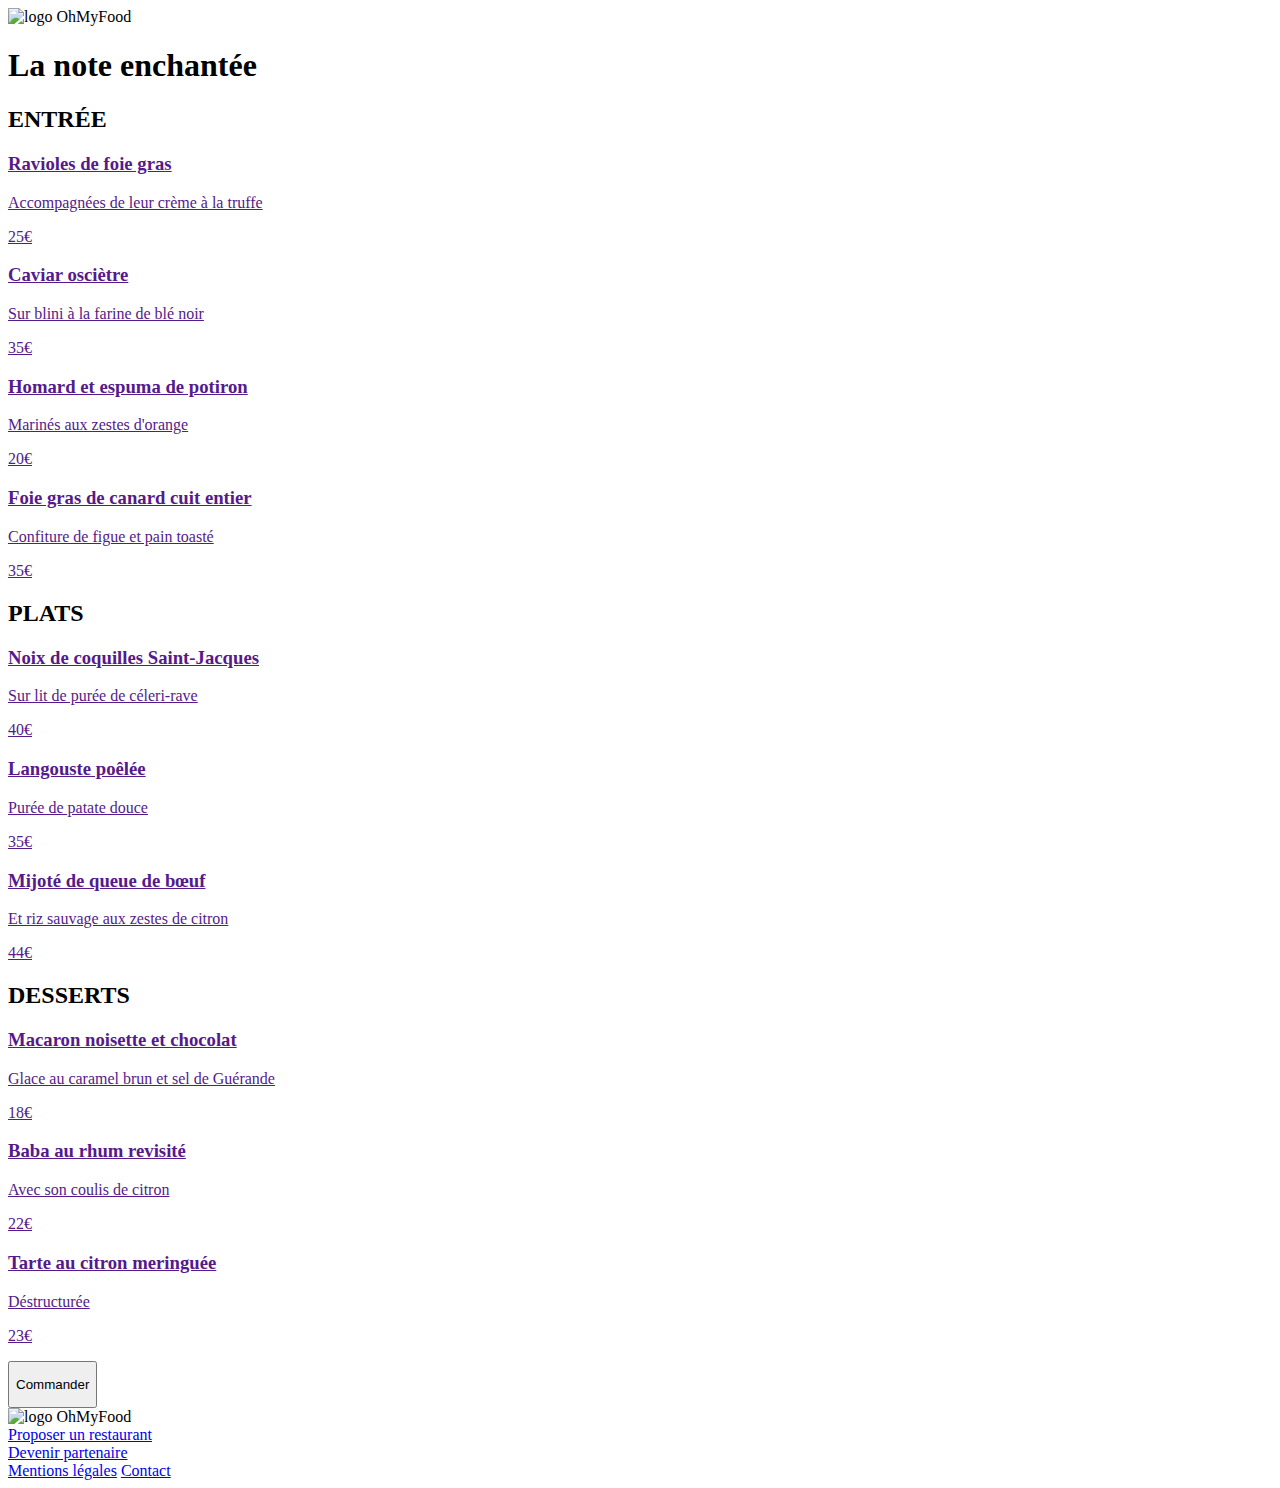
==== Restaurants/menuEnchantee.html @ 97427e6c "Première modification des noms des classes" ====
<!DOCTYPE html>
<html lang="fr">

    <head>
        <meta charset="UTF-8">
        <meta name="viewport" content="width=device-width, initial-scale=1.0">
        <title>OhMyFood Menu La note enchantée</title>
        <link rel="stylesheet" href="https://cdnjs.cloudflare.com/ajax/libs/font-awesome/6.2.1/css/all.min.css"
        integrity="sha512-MV7K8+y+gLIBoVD59lQIYicR65iaqukzvf/nwasF0nqhPay5w/9lJmVM2hMDcnK1OnMGCdVK+iQrJ7lzPJQd1w=="
        crossorigin="anonymous" referrerpolicy="no-referrer" >
        <link rel="stylesheet" href="../Fichiers scss-css/style.css"/>
        <link rel="stylesheet" href="../Fichiers scss-css/stylePalette.scss"/>
    </head>

<body>
    <header>
        <i class="fa-solid fa-arrow-left"></i>
        <img class="header__img" src="../Images+et+textes+Ohmyfood/Images et textes Ohmyfood/images/logo/ohmyfood.png" alt="logo OhMyFood">
    </header>
    <main>
        <div>
            <h1>La note enchantée</h1>
            <i class="fa-regular fa-heart"></i>
        </div>
        <section>
            <h2>ENTRÉE</h2>
                <a href="">
                    <article>
                        <h3>Ravioles de foie gras</h3>
                        <p>Accompagnées de leur crème à la truffe</p>
                        <p>25<span class="euro">€</span></p>
                    </article>
                </a>
                <a href="">
                    <article>
                        <h3>Caviar osciètre</h3>
                        <p>Sur blini à la farine de blé noir</p>
                        <p>35<span class="euro">€</span></p>
                    </article>
                </a>
                <a href="">
                    <article>
                        <h3>Homard et espuma de potiron</h3>
                        <p>Marinés aux zestes d'orange</p>
                        <p>20<span class="euro">€</span></p>
                    </article>
                </a>
                <a href="">
                    <article>
                        <h3>Foie gras de canard cuit entier</h3>
                        <p>Confiture de figue et pain toasté</p>
                        <p>35<span class="euro">€</span></p>
                    </article>
                </a>
        </section>
        <section>
            <h2>PLATS</h2>
                <a href="">
                    <article>
                        <h3>Noix de coquilles Saint-Jacques</h3>
                        <p>Sur lit de purée de céleri-rave</p>
                        <p>40<span class="euro">€</span></p>
                    </article>
                </a>
                <a href="">
                    <article>
                        <h3>Langouste poêlée</h3>
                        <p>Purée de patate douce</p>
                        <p>35<span class="euro">€</span></p>
                    </article>
                </a>
                <a href="">
                    <article>
                        <h3>Mijoté de queue de bœuf</h3>
                        <p>Et riz sauvage aux zestes de citron</p>
                        <p>44<span class="euro">€</span></p>
                    </article>
                </a>
        </section>
        <section>
            <h2>DESSERTS</h2>
                <a href="">
                    <article>
                        <h3>Macaron noisette et chocolat</h3>
                        <p>Glace au caramel brun et sel de Guérande</p>
                        <p>18<span class="euro">€</span></p>
                    </article>
                </a>
                <a href="">
                    <article>
                        <h3>Baba au rhum revisité</h3>
                        <p>Avec son coulis de citron</p>
                        <p>22<span class="euro">€</span></p>
                    </article>
                </a>
                <a href="">
                    <article>
                        <h3>Tarte au citron meringuée</h3>
                        <p>Déstructurée</p>
                        <p>23<span class="euro">€</span></p>
                    </article>
                </a>
        </section>
        <button>
            <p>Commander</p>
        </button>
        
        <footer>
            <img src="../Images+et+textes+Ohmyfood/Images et textes Ohmyfood/images/logo/ohmyfood@2x.svg" alt="logo OhMyFood">
            <div>
                <a href="#">
                    <i class="fa-solid fa-utensils"></i>
                    Proposer un restaurant
                </a>
            </div>
            <div>
                <a href="#">
                    <i class="fa-solid fa-handshake-angle"></i>
                    Devenir partenaire
                </a>
            </div>
            <a href="#">Mentions légales</a>
            <a href="#">Contact</a>
        </footer>
    </main>
</body>
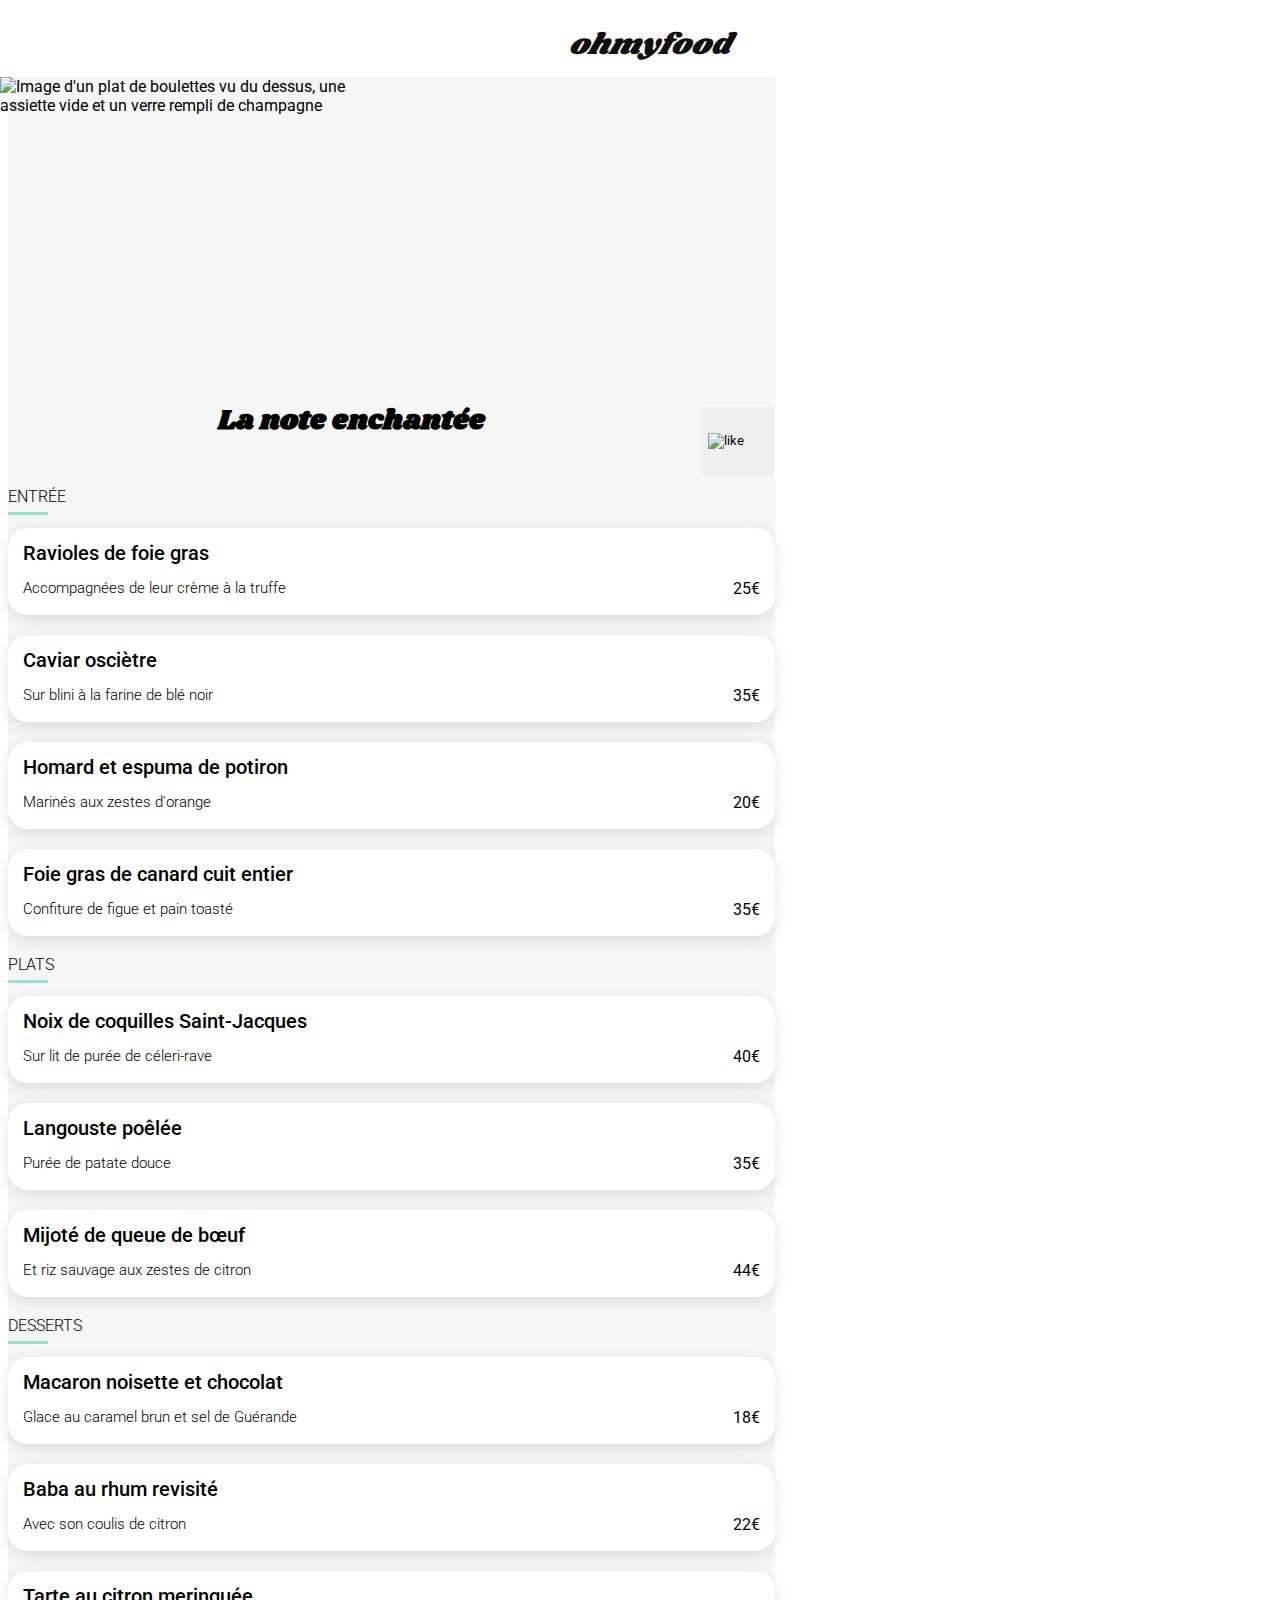
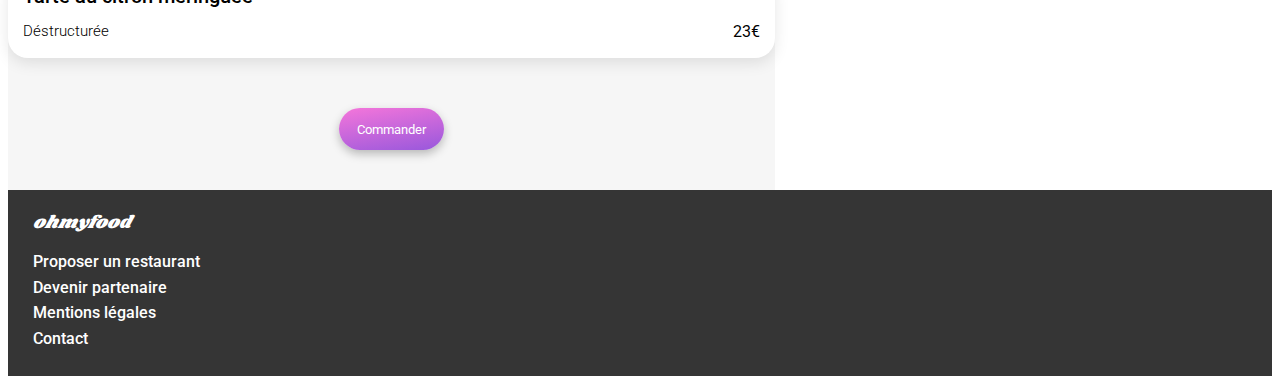
==== commit e5bbfe94: "Deuxième modification des noms des classes et ajout de classes" ====
--- a/Restaurants/menuEnchantee.html
+++ b/Restaurants/menuEnchantee.html
@@ -8,119 +8,170 @@
         <link rel="stylesheet" href="https://cdnjs.cloudflare.com/ajax/libs/font-awesome/6.2.1/css/all.min.css"
         integrity="sha512-MV7K8+y+gLIBoVD59lQIYicR65iaqukzvf/nwasF0nqhPay5w/9lJmVM2hMDcnK1OnMGCdVK+iQrJ7lzPJQd1w=="
         crossorigin="anonymous" referrerpolicy="no-referrer" >
-        <link rel="stylesheet" href="../Fichiers scss-css/style.css"/>
-        <link rel="stylesheet" href="../Fichiers scss-css/stylePalette.scss"/>
+        <link href="https://fonts.googleapis.com/css2?family=Roboto:wght@300;500;700&family=Shrikhand&display=swap" rel="stylesheet">
+        <link rel="stylesheet" href="../styles/style.css"/>
+        <link rel="stylesheet" href="../styles/styleMenus.css"/>
     </head>
 
 <body>
     <header>
-        <i class="fa-solid fa-arrow-left"></i>
-        <img class="header__img" src="../Images+et+textes+Ohmyfood/Images et textes Ohmyfood/images/logo/ohmyfood.png" alt="logo OhMyFood">
+        <div class="header__elements">
+            <a href="../index.html">
+                <i class="fa-solid fa-arrow-left"></i>
+            </a>
+            <p class="header__logo">ohmyfood</p>
+        </div>
+        <img class="main__image" src="../images/image2.png" alt="Image d'un plat de boulettes vu du dessus, une assiette vide et un verre rempli de champagne">
     </header>
-    <main>
-        <div>
-            <h1>La note enchantée</h1>
-            <i class="fa-regular fa-heart"></i>
+        
+    <main class="main-container menus__main">
+        <div class="title__icone--styles">
+            <h1 class="titleH1--styles">La note enchantée</h1>
+            <button class="main__heart">
+                <img class="main__heart--styles" src="../images/heart.png" alt="like">
+            </button>
         </div>
         <section>
-            <h2>ENTRÉE</h2>
+            <h2 class="menusH2--styles">ENTRÉE</h2>
                 <a href="">
-                    <article>
-                        <h3>Ravioles de foie gras</h3>
-                        <p>Accompagnées de leur crème à la truffe</p>
-                        <p>25<span class="euro">€</span></p>
+                    <article class="menusCard--styles">
+                        <div class="menusCard__content--styles">
+                            <h3 class="menusCard__h3--styles">Ravioles de foie gras</h3>
+                            <div class="menusCard__price--styles">
+                                <p class="menusCard__p--styles">Accompagnées de leur crème à la truffe</p>
+                                <p>25<span class="euro">€</span></p>
+                            </div>
+                        </div>
                     </article>
                 </a>
                 <a href="">
-                    <article>
-                        <h3>Caviar osciètre</h3>
-                        <p>Sur blini à la farine de blé noir</p>
-                        <p>35<span class="euro">€</span></p>
+                    <article class="menusCard--styles">
+                        <div class="menusCard__content--styles">
+                            <h3 class="menusCard__h3--styles">Caviar osciètre</h3>
+                            <div class="menusCard__price--styles">
+                                <p class="menusCard__p--styles">Sur blini à la farine de blé noir</p>
+                                <p>35<span class="euro">€</span></p>
+                            </div>
+                        </div>
                     </article>
                 </a>
                 <a href="">
-                    <article>
-                        <h3>Homard et espuma de potiron</h3>
-                        <p>Marinés aux zestes d'orange</p>
-                        <p>20<span class="euro">€</span></p>
+                    <article class="menusCard--styles">
+                        <div class="menusCard__content--styles">
+                            <h3 class="menusCard__h3--styles">Homard et espuma de potiron</h3>
+                            <div class="menusCard__price--styles">
+                                <p class="menusCard__p--styles">Marinés aux zestes d'orange</p>
+                                <p>20<span class="euro">€</span></p>
+                            </div>
+                        </div>
                     </article>
                 </a>
                 <a href="">
-                    <article>
-                        <h3>Foie gras de canard cuit entier</h3>
-                        <p>Confiture de figue et pain toasté</p>
-                        <p>35<span class="euro">€</span></p>
+                    <article class="menusCard--styles">
+                        <div class="menusCard__content--styles">
+                            <h3 class="menusCard__h3--styles">Foie gras de canard cuit entier</h3>
+                            <div class="menusCard__price--styles">
+                                <p class="menusCard__p--styles">Confiture de figue et pain toasté</p>
+                                <p>35<span class="euro">€</span></p>
+                            </div>
+                        </div>
                     </article>
                 </a>
         </section>
         <section>
-            <h2>PLATS</h2>
+            <h2 class="menusH2--styles">PLATS</h2>
                 <a href="">
-                    <article>
-                        <h3>Noix de coquilles Saint-Jacques</h3>
-                        <p>Sur lit de purée de céleri-rave</p>
-                        <p>40<span class="euro">€</span></p>
+                    <article class="menusCard--styles">
+                        <div class="menusCard__content--styles">
+                            <h3 class="menusCard__h3--styles">Noix de coquilles Saint-Jacques</h3>
+                            <div class="menusCard__price--styles">
+                                <p class="menusCard__p--styles">Sur lit de purée de céleri-rave</p>
+                                <p>40<span class="euro">€</span></p>
+                            </div>
+                        </div>
                     </article>
                 </a>
                 <a href="">
-                    <article>
-                        <h3>Langouste poêlée</h3>
-                        <p>Purée de patate douce</p>
-                        <p>35<span class="euro">€</span></p>
+                    <article class="menusCard--styles">
+                        <div class="menusCard__content--styles">
+                            <h3 class="menusCard__h3--styles">Langouste poêlée</h3>
+                            <div class="menusCard__price--styles">
+                                <p class="menusCard__p--styles">Purée de patate douce</p>
+                                <p>35<span class="euro">€</span></p>
+                            </div>
+                        </div>
                     </article>
                 </a>
                 <a href="">
-                    <article>
-                        <h3>Mijoté de queue de bœuf</h3>
-                        <p>Et riz sauvage aux zestes de citron</p>
-                        <p>44<span class="euro">€</span></p>
+                    <article class="menusCard--styles">
+                        <div class="menusCard__content--styles">
+                            <h3 class="menusCard__h3--styles">Mijoté de queue de bœuf</h3>
+                            <div class="menusCard__price--styles">
+                                <p class="menusCard__p--styles">Et riz sauvage aux zestes de citron</p>
+                                <p>44<span class="euro">€</span></p>
+                            </div>
+                        </div>
                     </article>
                 </a>
         </section>
         <section>
-            <h2>DESSERTS</h2>
+            <h2 class="menusH2--styles">DESSERTS</h2>
                 <a href="">
-                    <article>
-                        <h3>Macaron noisette et chocolat</h3>
-                        <p>Glace au caramel brun et sel de Guérande</p>
-                        <p>18<span class="euro">€</span></p>
+                    <article class="menusCard--styles">
+                        <div class="menusCard__content--styles">
+                            <h3 class="menusCard__h3--styles">Macaron noisette et chocolat</h3>
+                            <div class="menusCard__price--styles">
+                            <p class="menusCard__p--styles">Glace au caramel brun et sel de Guérande</p>
+                            <p>18<span class="euro">€</span></p>
+                            </div>
+                        </div>
                     </article>
                 </a>
                 <a href="">
-                    <article>
-                        <h3>Baba au rhum revisité</h3>
-                        <p>Avec son coulis de citron</p>
-                        <p>22<span class="euro">€</span></p>
+                    <article class="menusCard--styles">
+                        <div class="menusCard__content--styles">
+                            <h3 class="menusCard__h3--styles">Baba au rhum revisité</h3>
+                            <div class="menusCard__price--styles">
+                                <p class="menusCard__p--styles">Avec son coulis de citron</p>
+                                <p>22<span class="euro">€</span></p>
+                            </div>
+                        </div>
                     </article>
                 </a>
                 <a href="">
-                    <article>
-                        <h3>Tarte au citron meringuée</h3>
-                        <p>Déstructurée</p>
-                        <p>23<span class="euro">€</span></p>
+                    <article class="menusCard--styles">
+                        <div class="menusCard__content--styles">
+                            <h3 class="menusCard__h3--styles">Tarte au citron meringuée</h3>
+                            <div class="menusCard__price--styles">
+                                <p class="menusCard__p--styles">Déstructurée</p>
+                                <p>23<span class="euro">€</span></p>
+                            </div>
+                        </div>
                     </article>
                 </a>
         </section>
-        <button>
+        <button class="btn btn--styles">
             <p>Commander</p>
         </button>
-        
-        <footer>
-            <img src="../Images+et+textes+Ohmyfood/Images et textes Ohmyfood/images/logo/ohmyfood@2x.svg" alt="logo OhMyFood">
-            <div>
-                <a href="#">
-                    <i class="fa-solid fa-utensils"></i>
-                    Proposer un restaurant
-                </a>
-            </div>
-            <div>
-                <a href="#">
-                    <i class="fa-solid fa-handshake-angle"></i>
-                    Devenir partenaire
-                </a>
-            </div>
-            <a href="#">Mentions légales</a>
-            <a href="#">Contact</a>
-        </footer>
     </main>
+
+    <footer class="foot">
+        <p class="footer__logo">ohmyfood</p>
+        <div class="foot__link">
+            <a href="#">
+                <i class="fa-solid fa-utensils"></i>
+                Proposer un restaurant
+            </a>
+        </div>
+        <div class="foot__link">
+            <a href="#">
+                <i class="fa-solid fa-handshake-angle"></i>
+                Devenir partenaire
+            </a>
+        </div>
+        <div class="foot__link--column">
+            <a class="foot__link" href="#">Mentions légales</a>
+            <a class="foot__link" href="#">Contact</a>
+        </div>
+    </footer>
 </body>--- a/styles/style.css
+++ b/styles/style.css
@@ -0,0 +1,230 @@
+@charset "UTF-8";
+* {
+  font-family: Roboto;
+}
+
+.header__logo {
+  margin: auto;
+  margin-top: 15px;
+  width: 162px;
+  font-family: Shrikhand;
+  font-size: 30px;
+  font-style: italic;
+  height: 44px;
+  color: #101010;
+  padding-bottom: 10px;
+}
+
+.header__p {
+  background-color: #eaeaea;
+  display: flex;
+  align-items: center;
+  flex-direction: row;
+  justify-content: center;
+  margin-top: 15px;
+  color: #353535;
+  line-height: 18.75px;
+}
+.header__p--box {
+  box-shadow: 0px 4px 4px 0px rgba(0, 0, 0, 0.2509803922);
+}
+
+.main-container {
+  text-align: center;
+  width: 100%;
+  min-width: 345px;
+  max-width: 767px;
+  background-color: #f6f6f6;
+}
+
+.fa-location-dot {
+  padding: 0 15px;
+}
+
+.presentation {
+  background-color: #f6f6f6;
+  padding: 40px 0 57px 0;
+}
+.presentation__p--styles {
+  font-family: "Roboto, sans sérif";
+  font-size: 18px;
+  font-weight: 300;
+  line-height: 21.09px;
+  text-align: center;
+  color: #353535;
+  height: 46px;
+  padding-left: 8px;
+  margin: auto;
+}
+
+.fa-location-dot,
+.fa-list-ul {
+  color: #353535;
+}
+
+.fa-store {
+  color: #9356DC;
+}
+
+h1 {
+  font-size: 28px;
+  display: flex;
+  justify-content: space-between;
+  font-weight: 700;
+  line-height: 28px;
+  width: 275px;
+  height: 68px;
+  margin: auto;
+}
+
+.titleH2--styles {
+  text-align: left;
+  margin-left: 20px;
+}
+
+.btn {
+  /* Button Gradient */
+  background: linear-gradient(350deg, #9356DC -5.2%, #FF79DA 110.74%);
+  /* Shadow/Button */
+  box-shadow: 0px 4px 10px rgba(0, 0, 0, 0.25);
+  border-radius: 25px;
+  padding: 0 18px;
+  color: white;
+  border: none;
+  margin-top: 30px;
+}
+
+.li__content {
+  display: flex;
+  align-items: center;
+  text-align: left;
+  box-shadow: 0px 4px 15px 0px rgba(0, 0, 0, 0.1490196078);
+  background: #f6f6f6;
+  border-radius: 20px;
+  width: 322.49px;
+  height: 72.38px;
+}
+.li__content--styles {
+  font-size: 16px;
+  font-weight: 500;
+  line-height: 18.75px;
+}
+.li__content--circle {
+  border-radius: 25px;
+  height: 24px;
+  width: 24px;
+  background-color: #9356DC;
+  color: white;
+  font-weight: 500;
+  padding: 8px;
+  display: grid;
+  place-items: center;
+}
+
+.fa-mobile-screen-button,
+.fa-list-ul,
+.fa-store {
+  padding: 0 25px;
+}
+
+a {
+  color: inherit;
+  text-decoration: none;
+}
+
+.restaurantCard {
+  box-shadow: 0px 4px 15px 0px rgba(0, 0, 0, 0.1019607843);
+  margin-bottom: 20px;
+}
+
+.restaurantCard__top {
+  position: relative;
+}
+
+.restaurantCard__image {
+  width: 100%;
+  height: 195px;
+  -o-object-fit: cover;
+     object-fit: cover;
+  border-radius: 20px 20px 0 0;
+}
+
+.restaurantCard__tag {
+  position: absolute;
+  top: 0;
+  right: 7px;
+  color: #008766;
+  background-color: #99E2D0;
+  padding: 5px 10px;
+  z-index: 1;
+  margin: 15px;
+}
+
+.restaurantCard__bottom {
+  text-align: left;
+  padding-left: 15px;
+}
+.restaurantCard__bottom--styles {
+  display: flex;
+  align-items: center;
+  justify-content: space-between;
+  font-size: 17px;
+  line-height: 20.5px;
+  text-align: left;
+  padding-left: 13px;
+}
+
+.restaurantCard__title {
+  font-weight: 700;
+  margin-bottom: 0;
+  padding-bottom: 10px;
+}
+
+.restaurantCard__place {
+  font-weight: 300;
+  margin: 0;
+}
+
+.main__heart {
+  border: none;
+}
+
+.main__heart--styles {
+  width: 22px;
+  height: 21px;
+  text-align: end;
+  padding-right: 25px;
+}
+
+.footer__logo {
+  font-family: Shrikhand;
+  font-size: 18px;
+  font-style: italic;
+  font-weight: 400;
+  line-height: 26.24px;
+  text-align: left;
+  width: 137.58px;
+  height: 27px;
+  color: #FFFFFF;
+  padding-top: 20px;
+  padding-bottom: 16px;
+  margin: 0;
+}
+
+.foot {
+  background-color: #353535;
+  color: #FFFFFF;
+  padding-left: 25px;
+  padding-bottom: 20px;
+}
+.foot__link {
+  font-size: 16px;
+  font-weight: 500;
+  line-height: 18.75px;
+  padding-bottom: 7px;
+}
+.foot__link--column {
+  display: flex;
+  justify-content: center;
+  flex-direction: column;
+}/*# sourceMappingURL=style.css.map */--- a/styles/styleMenus.css
+++ b/styles/styleMenus.css
@@ -0,0 +1,80 @@
+* {
+  font-family: Roboto;
+}
+
+.fa-arrow-left {
+  margin: 20px 0 20px 20px;
+}
+
+.header__elements {
+  display: flex;
+  justify-content: space-between;
+}
+
+.menus__main {
+  padding-top: 300px;
+}
+
+.titleH1--styles {
+  font-family: Shrikhand;
+}
+
+.main__image {
+  width: 375px;
+  height: 275px;
+  position: absolute;
+  left: 0;
+}
+
+.title__icone--styles {
+  display: flex;
+  margin-top: 30px;
+  text-align: left;
+}
+
+.menusH2--styles {
+  font-size: 16px;
+  font-weight: 300;
+  line-height: 18.75px;
+  text-align: left;
+  border-bottom: 3px solid #99E2D0;
+  width: 40px;
+  padding-bottom: 5px;
+}
+
+.menusCard--styles {
+  box-shadow: 0px 4.01px 15.04px 0px rgba(0, 0, 0, 0.1019607843);
+  background-color: #FFFFFF;
+  margin-bottom: 20px;
+  border-radius: 20px;
+}
+
+.menusCard__h3--styles {
+  font-size: 20px;
+  font-weight: 500;
+  margin: 0;
+}
+
+.menusCard__p--styles {
+  font-size: 15px;
+  font-weight: 300;
+  display: flex;
+  justify-content: space-between;
+}
+
+.menusCard__price--styles {
+  display: flex;
+  justify-content: space-between;
+  padding-right: 15px;
+}
+
+.menusCard__content--styles {
+  line-height: 20px;
+  text-align: left;
+  padding-left: 15px;
+  padding-top: 15px;
+}
+
+.btn--styles {
+  margin-bottom: 40px;
+}/*# sourceMappingURL=styleMenus.css.map */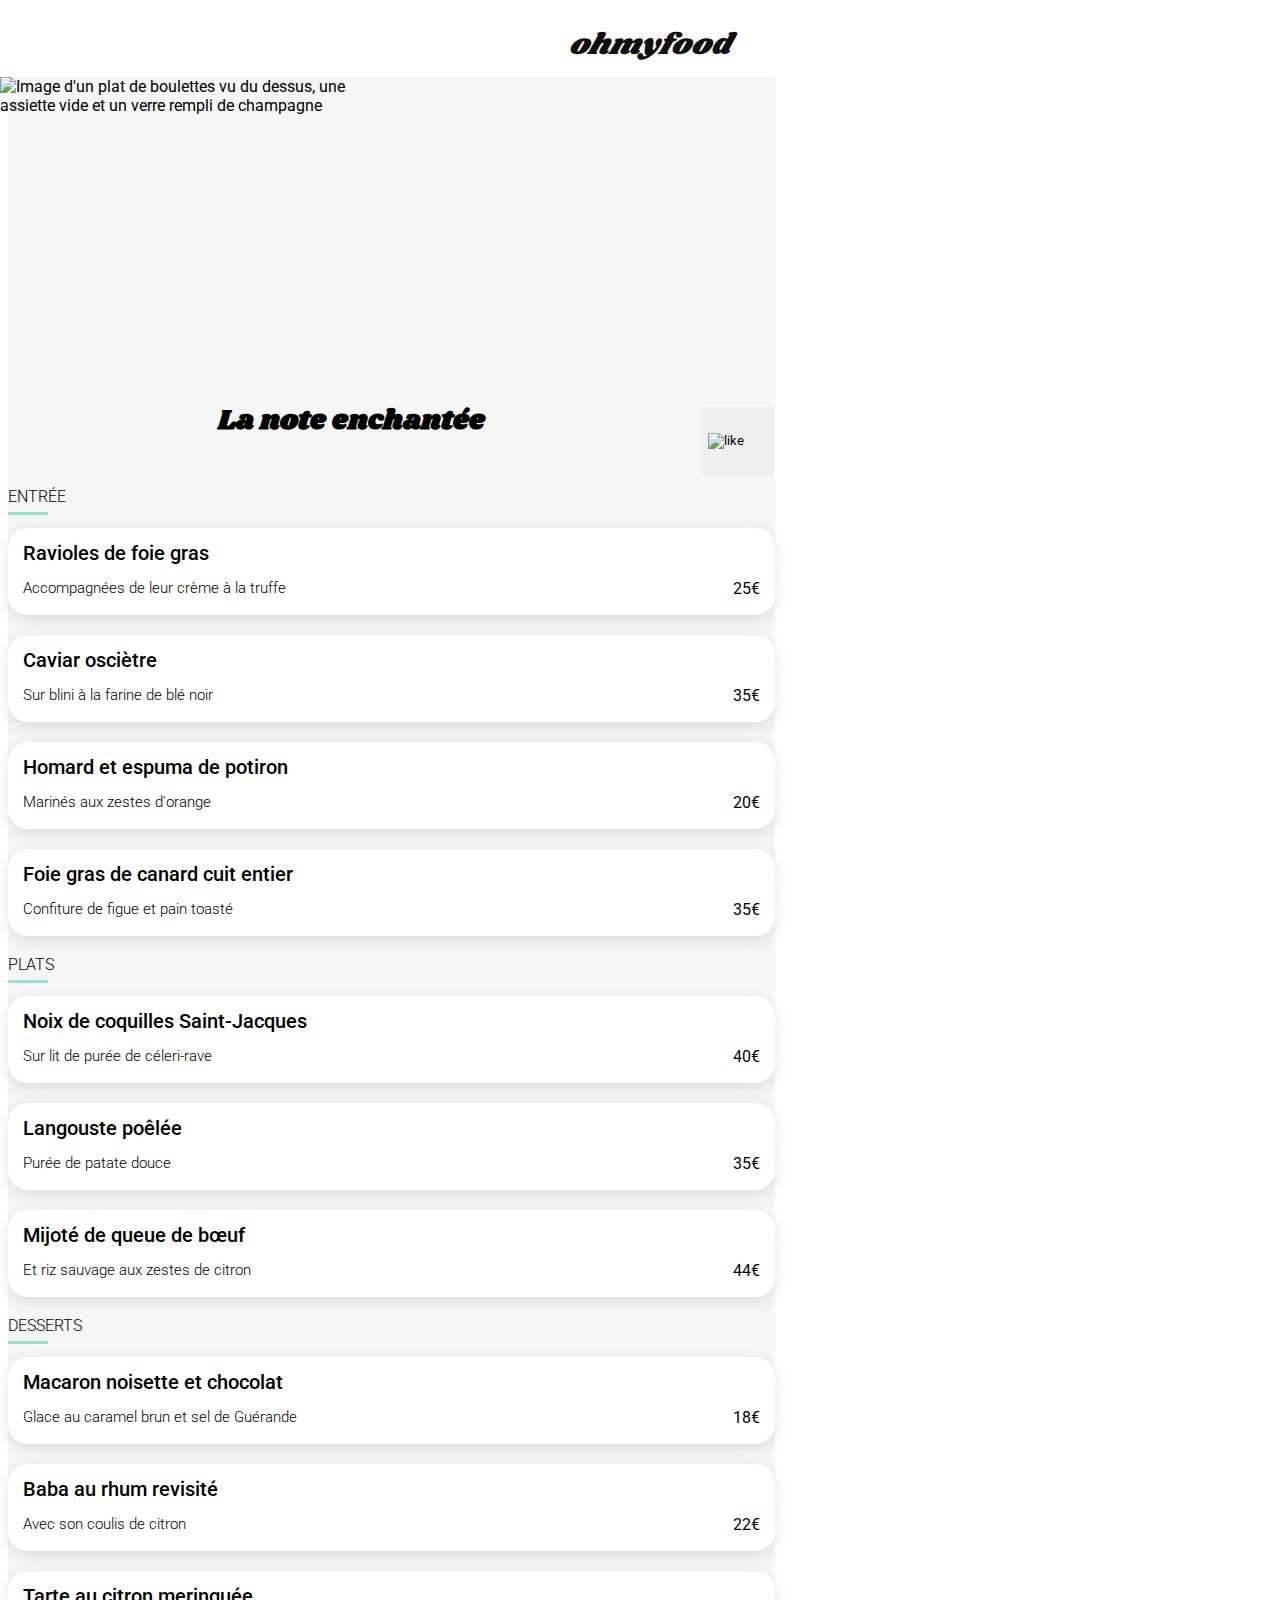
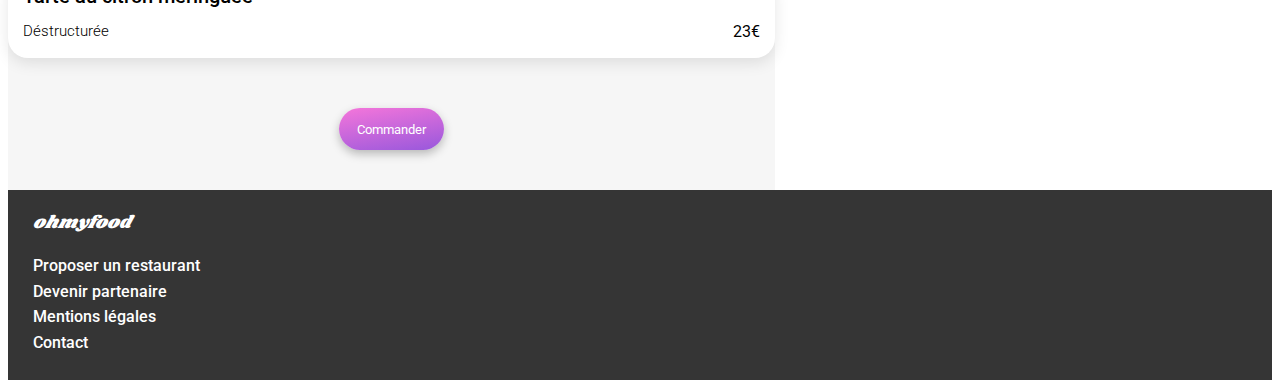
==== commit e199222b: "Réorganisation de mon code SCSS en plusieurs petits fichiers" ====
--- a/Restaurants/menuEnchantee.html
+++ b/Restaurants/menuEnchantee.html
@@ -155,23 +155,25 @@
         </button>
     </main>
 
-    <footer class="foot">
-        <p class="footer__logo">ohmyfood</p>
-        <div class="foot__link">
-            <a href="#">
-                <i class="fa-solid fa-utensils"></i>
-                Proposer un restaurant
-            </a>
-        </div>
-        <div class="foot__link">
-            <a href="#">
-                <i class="fa-solid fa-handshake-angle"></i>
-                Devenir partenaire
-            </a>
-        </div>
-        <div class="foot__link--column">
-            <a class="foot__link" href="#">Mentions légales</a>
-            <a class="foot__link" href="#">Contact</a>
-        </div>
+    <footer class="footer">
+        <nav>
+            <p class="footer__logo">ohmyfood</p>
+            <div class="footer__link">
+                <a href="#">
+                    <i class="fa-solid fa-utensils"></i>
+                    Proposer un restaurant
+                </a>
+            </div>
+            <div class="footer__link">
+                <a href="#">
+                    <i class="fa-solid fa-handshake-angle"></i>
+                    Devenir partenaire
+                </a>
+            </div>
+            <div class="footer__link--column">
+                <a class="footer__link" href="#">Mentions légales</a>
+                <a class="footer__link" href="#">Contact</a>
+            </div>
+        </nav>
     </footer>
 </body>--- a/styles/style.css
+++ b/styles/style.css
@@ -1,6 +1,14 @@
-@charset "UTF-8";
-* {
-  font-family: Roboto;
+.btn {
+  background: linear-gradient(350deg, #9356DC -5.2%, #FF79DA 110.74%);
+  box-shadow: 0px 4px 10px rgba(0, 0, 0, 0.25);
+  border-radius: 25px;
+  padding: 0 18px;
+  color: white;
+  border: none;
+  margin-top: 30px;
+}
+.btn--styles {
+  margin-bottom: 40px;
 }
 
 .header__logo {
@@ -15,20 +23,6 @@
   padding-bottom: 10px;
 }
 
-.header__p {
-  background-color: #eaeaea;
-  display: flex;
-  align-items: center;
-  flex-direction: row;
-  justify-content: center;
-  margin-top: 15px;
-  color: #353535;
-  line-height: 18.75px;
-}
-.header__p--box {
-  box-shadow: 0px 4px 4px 0px rgba(0, 0, 0, 0.2509803922);
-}
-
 .main-container {
   text-align: center;
   width: 100%;
@@ -37,35 +31,6 @@
   background-color: #f6f6f6;
 }
 
-.fa-location-dot {
-  padding: 0 15px;
-}
-
-.presentation {
-  background-color: #f6f6f6;
-  padding: 40px 0 57px 0;
-}
-.presentation__p--styles {
-  font-family: "Roboto, sans sérif";
-  font-size: 18px;
-  font-weight: 300;
-  line-height: 21.09px;
-  text-align: center;
-  color: #353535;
-  height: 46px;
-  padding-left: 8px;
-  margin: auto;
-}
-
-.fa-location-dot,
-.fa-list-ul {
-  color: #353535;
-}
-
-.fa-store {
-  color: #9356DC;
-}
-
 h1 {
   font-size: 28px;
   display: flex;
@@ -77,39 +42,93 @@
   margin: auto;
 }
 
-.titleH2--styles {
-  text-align: left;
-  margin-left: 20px;
-}
-
-.btn {
-  /* Button Gradient */
-  background: linear-gradient(350deg, #9356DC -5.2%, #FF79DA 110.74%);
-  /* Shadow/Button */
-  box-shadow: 0px 4px 10px rgba(0, 0, 0, 0.25);
-  border-radius: 25px;
-  padding: 0 18px;
-  color: white;
+.footer {
+  color: #FFFFFF;
+  padding-bottom: 20px;
+  background-color: #353535;
+  padding-left: 25px;
+}
+.footer__link {
+  line-height: 18.75px;
+  font-size: 16px;
+  font-weight: 500;
+  padding-bottom: 7px;
+}
+.footer__link--column {
+  justify-content: center;
+  display: flex;
+  flex-direction: column;
+}
+
+.footer__logo {
+  font-family: Shrikhand;
+  font-size: 18px;
+  font-style: italic;
+  font-weight: 400;
+  line-height: 26.24px;
+  text-align: left;
+  width: 137.58px;
+  height: 27px;
+  padding-top: 20px;
+  padding-bottom: 20px;
+  margin: 0;
+}
+
+.main__heart {
   border: none;
-  margin-top: 30px;
+}
+.main__heart--styles {
+  width: 22px;
+  height: 21px;
+  text-align: end;
+  padding-right: 25px;
+}
+
+a {
+  color: inherit;
+  text-decoration: none;
+}
+
+.header__p {
+  display: flex;
+  align-items: center;
+  justify-content: center;
+  color: #353535;
+  line-height: 18.75px;
+  background-color: #eaeaea;
+  flex-direction: row;
+  margin-top: 15px;
+  box-shadow: 0px 4px 4px 0px rgba(0, 0, 0, 0.2509803922);
+}
+
+.fa-location-dot {
+  padding: 0 15px;
+  color: #353535;
+}
+
+.fa-list-ul {
+  color: #353535;
+}
+
+.fa-store {
+  color: #9356DC;
 }
 
 .li__content {
   display: flex;
   align-items: center;
-  text-align: left;
+  background-color: #f6f6f6;
   box-shadow: 0px 4px 15px 0px rgba(0, 0, 0, 0.1490196078);
-  background: #f6f6f6;
   border-radius: 20px;
-  width: 322.49px;
   height: 72.38px;
+  margin-bottom: 25px;
 }
 .li__content--styles {
+  line-height: 18.75px;
   font-size: 16px;
   font-weight: 500;
-  line-height: 18.75px;
-}
-.li__content--circle {
+}
+.li__content__circle {
   border-radius: 25px;
   height: 24px;
   width: 24px;
@@ -127,20 +146,33 @@
   padding: 0 25px;
 }
 
-a {
-  color: inherit;
-  text-decoration: none;
+.titleH2--styles {
+  text-align: left;
+  margin-left: 20px;
+}
+
+.presentation {
+  background-color: #f6f6f6;
+  padding: 40px 0 57px 0;
+}
+.presentation__p {
+  color: #353535;
+  font-size: 18px;
+  font-weight: 300;
+  line-height: 21.09px;
+  text-align: center;
+  height: 46px;
+  padding-left: 8px;
+  margin: auto;
 }
 
 .restaurantCard {
   box-shadow: 0px 4px 15px 0px rgba(0, 0, 0, 0.1019607843);
   margin-bottom: 20px;
 }
-
 .restaurantCard__top {
   position: relative;
 }
-
 .restaurantCard__image {
   width: 100%;
   height: 195px;
@@ -148,7 +180,6 @@
      object-fit: cover;
   border-radius: 20px 20px 0 0;
 }
-
 .restaurantCard__tag {
   position: absolute;
   top: 0;
@@ -159,10 +190,9 @@
   z-index: 1;
   margin: 15px;
 }
-
 .restaurantCard__bottom {
   text-align: left;
-  padding-left: 15px;
+  padding-left: 13px;
 }
 .restaurantCard__bottom--styles {
   display: flex;
@@ -171,60 +201,79 @@
   font-size: 17px;
   line-height: 20.5px;
   text-align: left;
-  padding-left: 13px;
-}
-
+}
 .restaurantCard__title {
   font-weight: 700;
   margin-bottom: 0;
   padding-bottom: 10px;
 }
-
 .restaurantCard__place {
   font-weight: 300;
   margin: 0;
 }
 
-.main__heart {
-  border: none;
-}
-
-.main__heart--styles {
-  width: 22px;
-  height: 21px;
-  text-align: end;
-  padding-right: 25px;
-}
-
-.footer__logo {
+.fa-arrow-left {
+  margin: 20px 0 20px 20px;
+}
+
+.header__elements {
+  display: flex;
+  justify-content: space-between;
+}
+
+.titleH1--styles {
   font-family: Shrikhand;
-  font-size: 18px;
-  font-style: italic;
-  font-weight: 400;
-  line-height: 26.24px;
-  text-align: left;
-  width: 137.58px;
-  height: 27px;
-  color: #FFFFFF;
-  padding-top: 20px;
-  padding-bottom: 16px;
+}
+
+.menusH2--styles {
+  font-size: 16px;
+  font-weight: 300;
+  line-height: 18.75px;
+  text-align: left;
+  border-bottom: 3px solid #99E2D0;
+  width: 40px;
+  padding-bottom: 5px;
+}
+
+.title__icone--styles {
+  display: flex;
+  margin-top: 30px;
+  text-align: left;
+}
+
+.menusCard--styles {
+  box-shadow: 0px 4.01px 15.04px 0px rgba(0, 0, 0, 0.1019607843);
+  background-color: #FFFFFF;
+  margin-bottom: 20px;
+  border-radius: 20px;
+}
+
+.menusCard__h3--styles {
+  font-size: 20px;
+  font-weight: 500;
   margin: 0;
 }
 
-.foot {
-  background-color: #353535;
-  color: #FFFFFF;
-  padding-left: 25px;
-  padding-bottom: 20px;
-}
-.foot__link {
-  font-size: 16px;
-  font-weight: 500;
-  line-height: 18.75px;
-  padding-bottom: 7px;
-}
-.foot__link--column {
-  display: flex;
-  justify-content: center;
-  flex-direction: column;
+.menusCard__p--styles {
+  font-size: 15px;
+  font-weight: 300;
+  display: flex;
+  justify-content: space-between;
+}
+
+.menusCard__price--styles {
+  display: flex;
+  justify-content: space-between;
+  padding-right: 15px;
+}
+
+.menusCard__content--styles {
+  line-height: 20px;
+  text-align: left;
+  padding-left: 15px;
+  padding-top: 15px;
+}
+
+* {
+  font-family: "Roboto";
 }/*# sourceMappingURL=style.css.map */--- a/styles/styleMenus.css
+++ b/styles/styleMenus.css
@@ -1,22 +1,5 @@
-* {
-  font-family: Roboto;
-}
-
-.fa-arrow-left {
-  margin: 20px 0 20px 20px;
-}
-
-.header__elements {
-  display: flex;
-  justify-content: space-between;
-}
-
 .menus__main {
   padding-top: 300px;
-}
-
-.titleH1--styles {
-  font-family: Shrikhand;
 }
 
 .main__image {
@@ -24,57 +7,4 @@
   height: 275px;
   position: absolute;
   left: 0;
-}
-
-.title__icone--styles {
-  display: flex;
-  margin-top: 30px;
-  text-align: left;
-}
-
-.menusH2--styles {
-  font-size: 16px;
-  font-weight: 300;
-  line-height: 18.75px;
-  text-align: left;
-  border-bottom: 3px solid #99E2D0;
-  width: 40px;
-  padding-bottom: 5px;
-}
-
-.menusCard--styles {
-  box-shadow: 0px 4.01px 15.04px 0px rgba(0, 0, 0, 0.1019607843);
-  background-color: #FFFFFF;
-  margin-bottom: 20px;
-  border-radius: 20px;
-}
-
-.menusCard__h3--styles {
-  font-size: 20px;
-  font-weight: 500;
-  margin: 0;
-}
-
-.menusCard__p--styles {
-  font-size: 15px;
-  font-weight: 300;
-  display: flex;
-  justify-content: space-between;
-}
-
-.menusCard__price--styles {
-  display: flex;
-  justify-content: space-between;
-  padding-right: 15px;
-}
-
-.menusCard__content--styles {
-  line-height: 20px;
-  text-align: left;
-  padding-left: 15px;
-  padding-top: 15px;
-}
-
-.btn--styles {
-  margin-bottom: 40px;
 }/*# sourceMappingURL=styleMenus.css.map */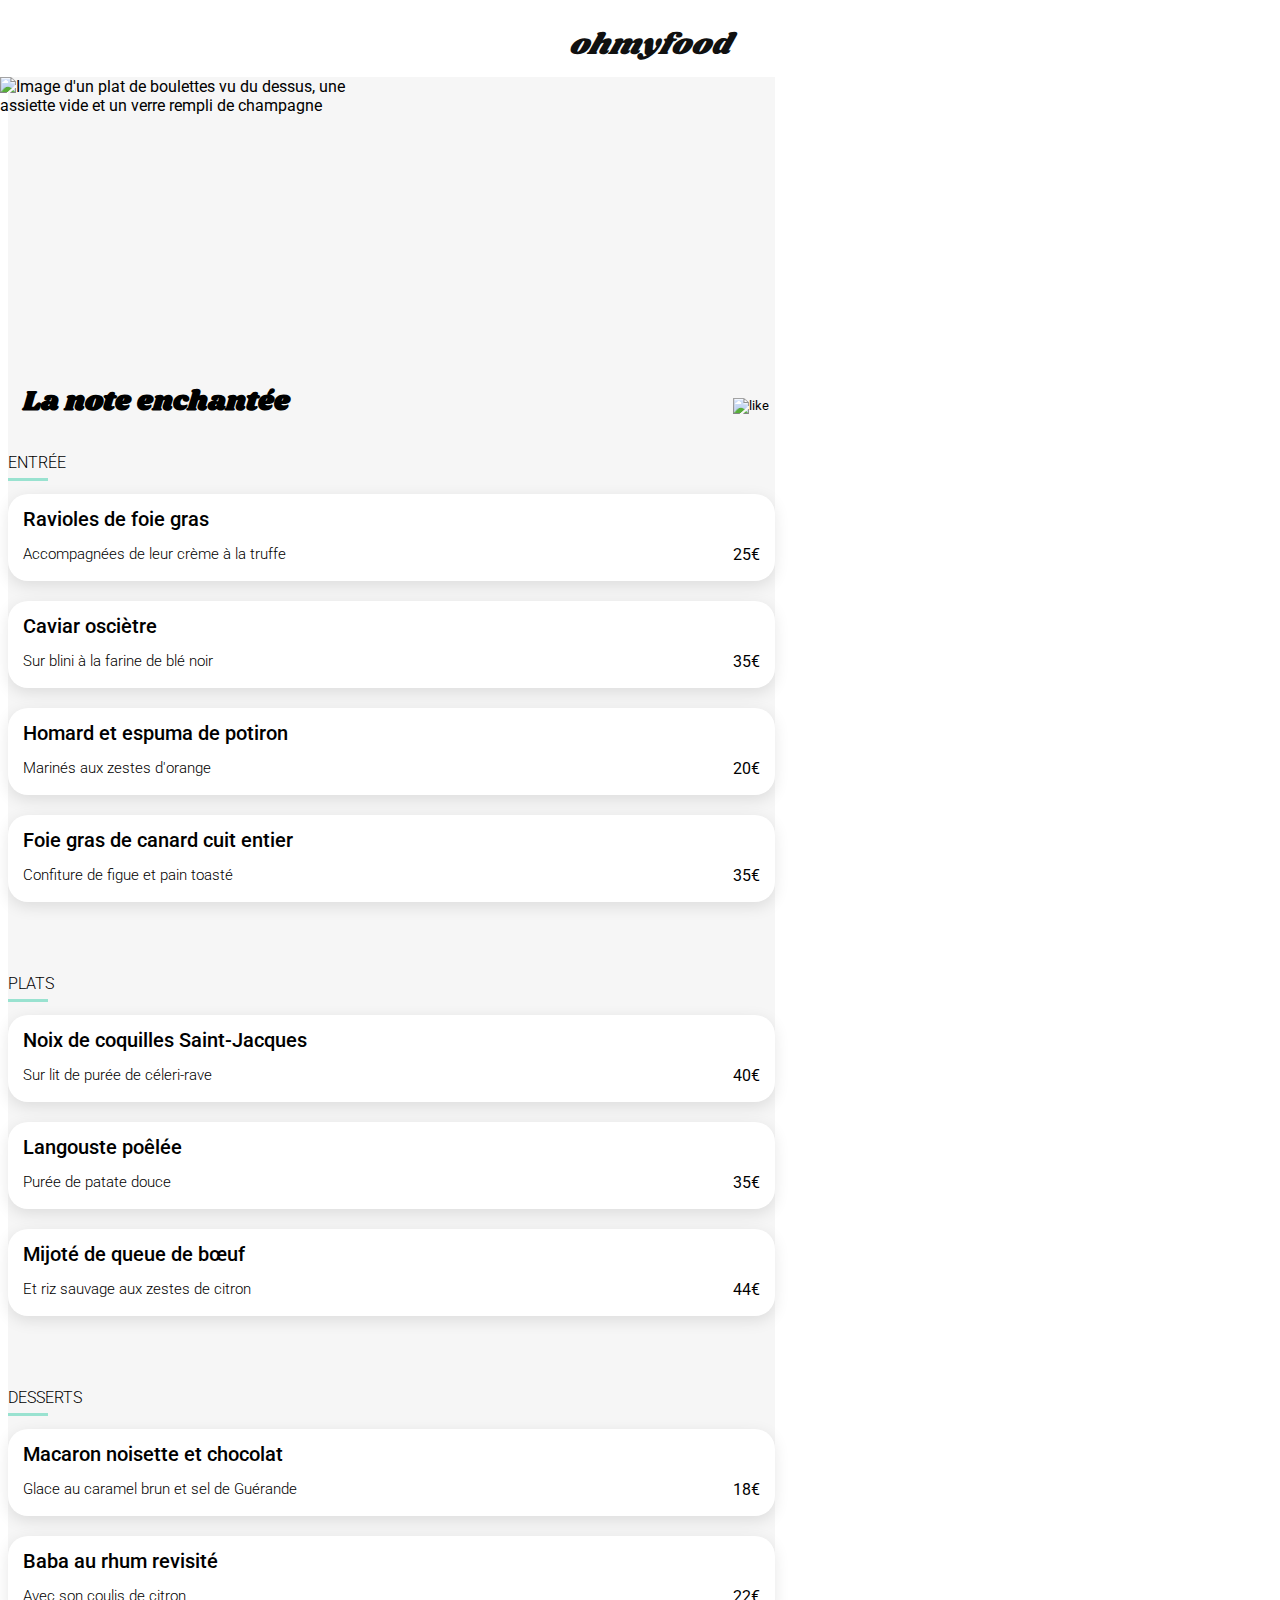
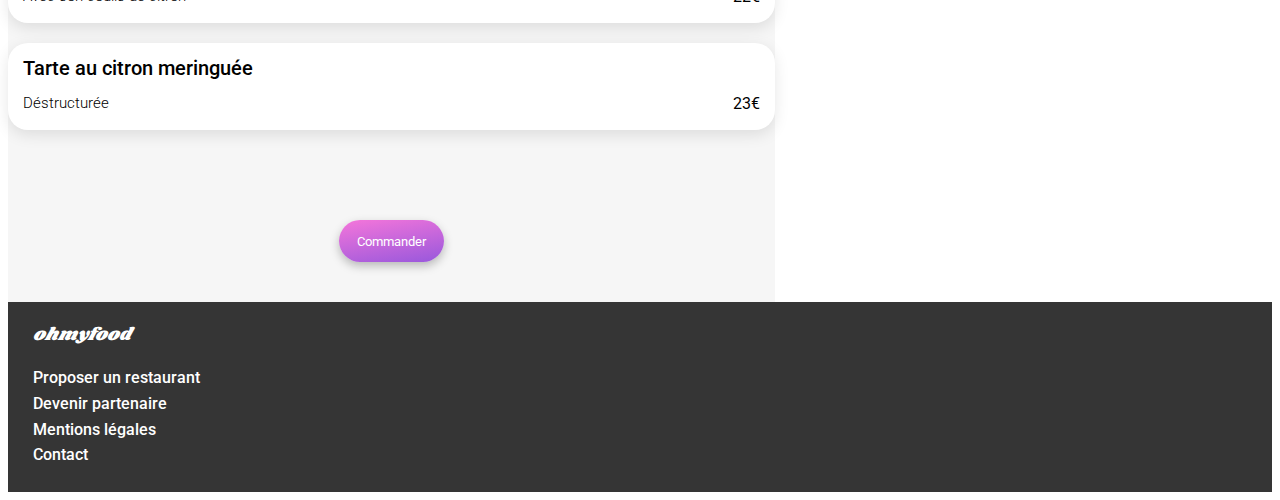
==== commit a04124e1: "Deuxième ajout de classes et deuxième réorganisation du code SCSS" ====
--- a/Restaurants/menuEnchantee.html
+++ b/Restaurants/menuEnchantee.html
@@ -10,7 +10,6 @@
         crossorigin="anonymous" referrerpolicy="no-referrer" >
         <link href="https://fonts.googleapis.com/css2?family=Roboto:wght@300;500;700&family=Shrikhand&display=swap" rel="stylesheet">
         <link rel="stylesheet" href="../styles/style.css"/>
-        <link rel="stylesheet" href="../styles/styleMenus.css"/>
     </head>
 
 <body>
@@ -31,7 +30,7 @@
                 <img class="main__heart--styles" src="../images/heart.png" alt="like">
             </button>
         </div>
-        <section>
+        <section class="menus__sections--paddingBottom">
             <h2 class="menusH2--styles">ENTRÉE</h2>
                 <a href="">
                     <article class="menusCard--styles">
@@ -78,7 +77,7 @@
                     </article>
                 </a>
         </section>
-        <section>
+        <section class="menus__sections--paddingBottom">
             <h2 class="menusH2--styles">PLATS</h2>
                 <a href="">
                     <article class="menusCard--styles">
@@ -114,7 +113,7 @@
                     </article>
                 </a>
         </section>
-        <section>
+        <section class="menus__sections--paddingBottom">
             <h2 class="menusH2--styles">DESSERTS</h2>
                 <a href="">
                     <article class="menusCard--styles">
--- a/styles/style.css
+++ b/styles/style.css
@@ -31,17 +31,6 @@
   background-color: #f6f6f6;
 }
 
-h1 {
-  font-size: 28px;
-  display: flex;
-  justify-content: space-between;
-  font-weight: 700;
-  line-height: 28px;
-  width: 275px;
-  height: 68px;
-  margin: auto;
-}
-
 .footer {
   color: #FFFFFF;
   padding-bottom: 20px;
@@ -76,17 +65,30 @@
 
 .main__heart {
   border: none;
+  background: #f6f6f6;
+  margin-left: 10px;
 }
 .main__heart--styles {
   width: 22px;
   height: 21px;
   text-align: end;
-  padding-right: 25px;
 }
 
 a {
   color: inherit;
   text-decoration: none;
+}
+
+.h1Home {
+  font-size: 28px;
+  display: flex;
+  align-items: center;
+  padding-right: 15px;
+  font-weight: 700;
+  line-height: 28px;
+  width: 275px;
+  height: 68px;
+  margin: auto;
 }
 
 .header__p {
@@ -106,6 +108,19 @@
   color: #353535;
 }
 
+.olCenter {
+  display: grid;
+  grid-template-rows: 1fr 1fr 1fr;
+  padding: 0 20px;
+  margin-bottom: 60px;
+}
+
+.fonctionment__section--backgrounColor {
+  background-color: white;
+  padding-top: 35px;
+  padding-bottom: 70px;
+}
+
 .fa-list-ul {
   color: #353535;
 }
@@ -121,7 +136,7 @@
   box-shadow: 0px 4px 15px 0px rgba(0, 0, 0, 0.1490196078);
   border-radius: 20px;
   height: 72.38px;
-  margin-bottom: 25px;
+  margin-top: 25px;
 }
 .li__content--styles {
   line-height: 18.75px;
@@ -163,6 +178,7 @@
   text-align: center;
   height: 46px;
   padding-left: 8px;
+  padding-top: 20px;
   margin: auto;
 }
 
@@ -212,6 +228,11 @@
   margin: 0;
 }
 
+.restaurant__section--padding {
+  padding-top: 40px;
+  padding-bottom: 65px;
+}
+
 .fa-arrow-left {
   margin: 20px 0 20px 20px;
 }
@@ -221,8 +242,23 @@
   justify-content: space-between;
 }
 
+.menus__main {
+  padding-top: 270px;
+}
+
+.main__image {
+  width: 375px;
+  height: 275px;
+  position: absolute;
+  left: 0;
+}
+
 .titleH1--styles {
   font-family: Shrikhand;
+  text-align: left;
+  font-size: 28px;
+  padding-right: 17.5px;
+  padding-top: 15px;
 }
 
 .menusH2--styles {
@@ -237,8 +273,9 @@
 
 .title__icone--styles {
   display: flex;
-  margin-top: 30px;
-  text-align: left;
+  padding-left: 15px;
+  align-items: baseline;
+  justify-content: space-between;
 }
 
 .menusCard--styles {
@@ -274,6 +311,10 @@
   padding-top: 15px;
 }
 
+.menus__sections--paddingBottom {
+  padding-bottom: 40px;
+}
+
 * {
   font-family: "Roboto";
 }/*# sourceMappingURL=style.css.map */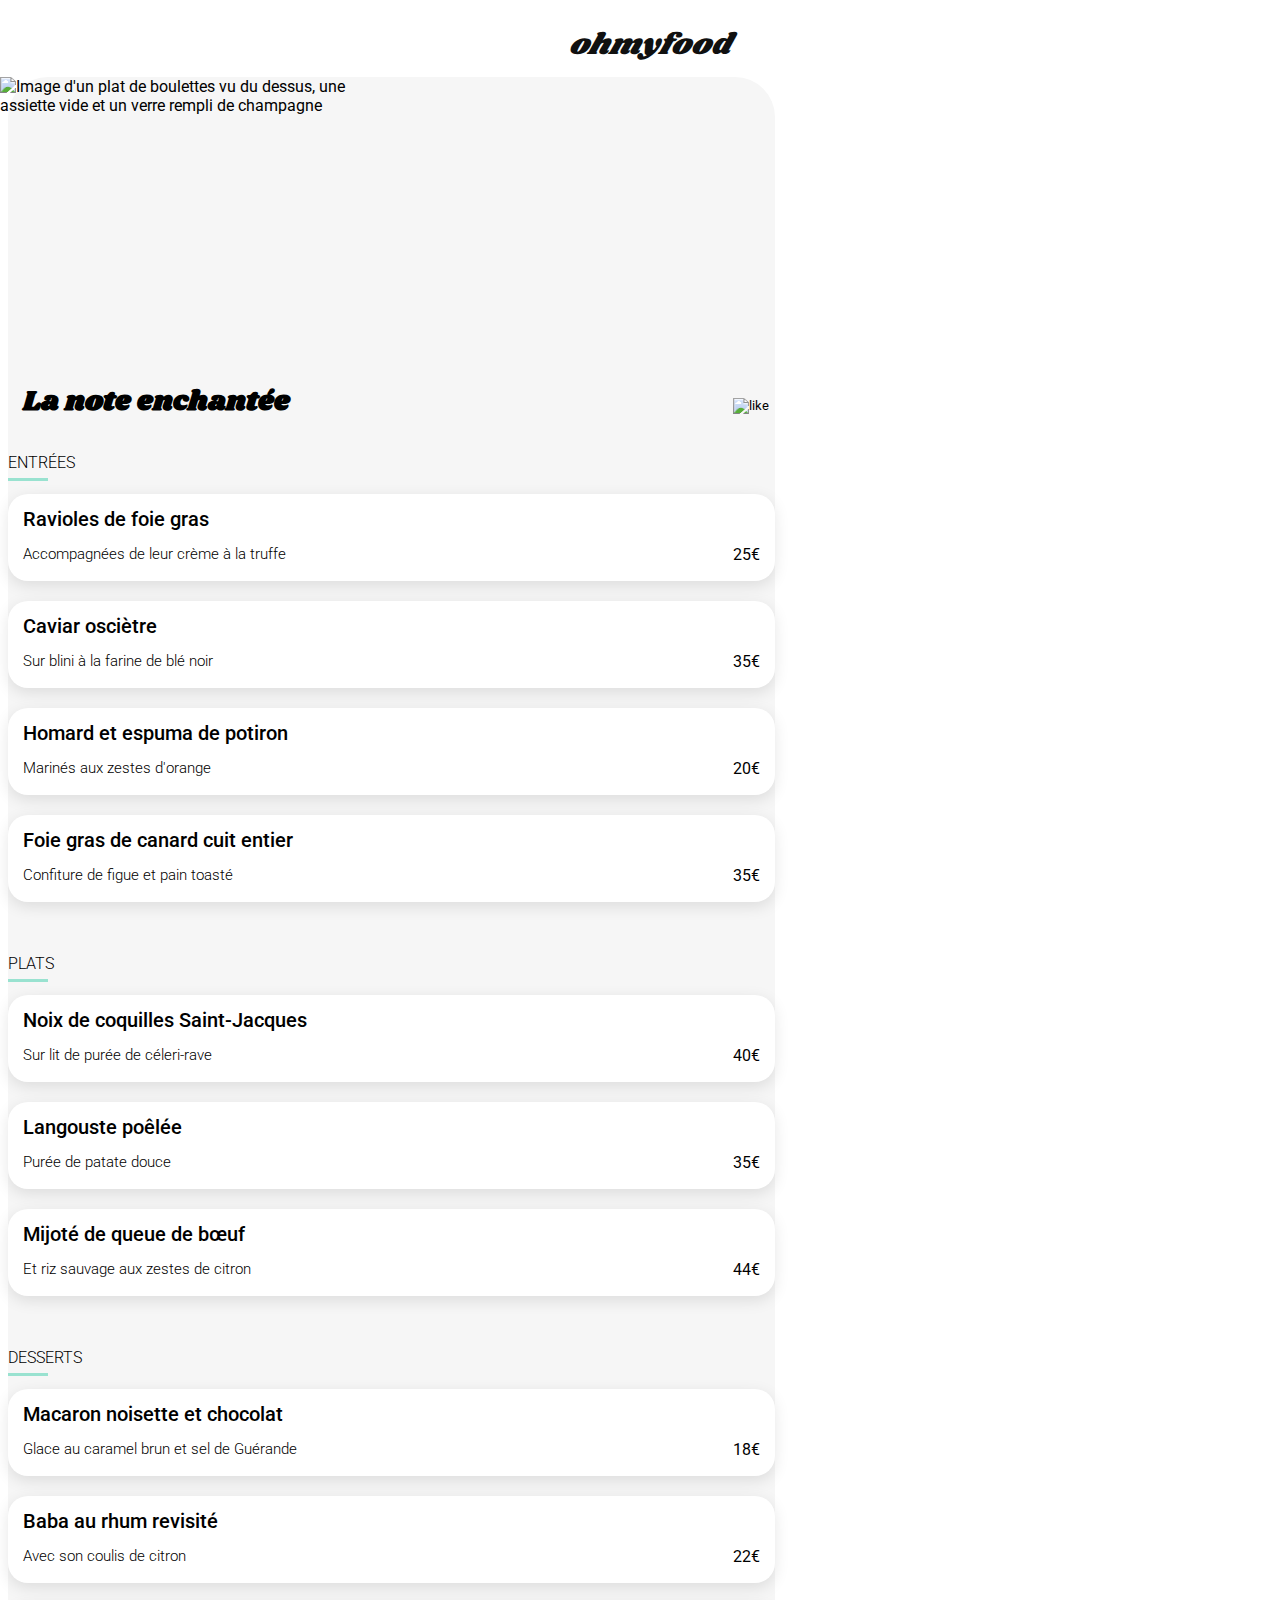
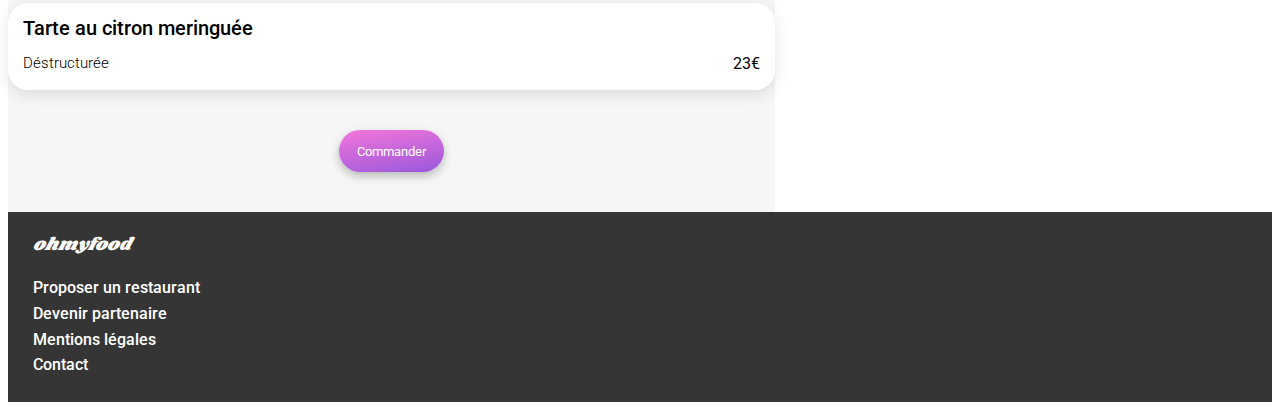
==== commit c0824275: "Correction de quelques valeurs et ajout de plusieurs classes" ====
--- a/Restaurants/menuEnchantee.html
+++ b/Restaurants/menuEnchantee.html
@@ -23,7 +23,7 @@
         <img class="main__image" src="../images/image2.png" alt="Image d'un plat de boulettes vu du dessus, une assiette vide et un verre rempli de champagne">
     </header>
         
-    <main class="main-container menus__main">
+    <main class="main-container menus__main menus--radius">
         <div class="title__icone--styles">
             <h1 class="titleH1--styles">La note enchantée</h1>
             <button class="main__heart">
@@ -31,7 +31,7 @@
             </button>
         </div>
         <section class="menus__sections--paddingBottom">
-            <h2 class="menusH2--styles">ENTRÉE</h2>
+            <h2 class="menusH2--styles">ENTRÉES</h2>
                 <a href="">
                     <article class="menusCard--styles">
                         <div class="menusCard__content--styles">
--- a/styles/style.css
+++ b/styles/style.css
@@ -5,7 +5,6 @@
   padding: 0 18px;
   color: white;
   border: none;
-  margin-top: 30px;
 }
 .btn--styles {
   margin-bottom: 40px;
@@ -118,7 +117,7 @@
 .fonctionment__section--backgrounColor {
   background-color: white;
   padding-top: 35px;
-  padding-bottom: 70px;
+  padding-bottom: 40px;
 }
 
 .fa-list-ul {
@@ -253,6 +252,10 @@
   left: 0;
 }
 
+.menus--radius {
+  border-radius: 40px 40px 0px 0px;
+}
+
 .titleH1--styles {
   font-family: Shrikhand;
   text-align: left;
@@ -312,7 +315,7 @@
 }
 
 .menus__sections--paddingBottom {
-  padding-bottom: 40px;
+  padding-bottom: 20px;
 }
 
 * {
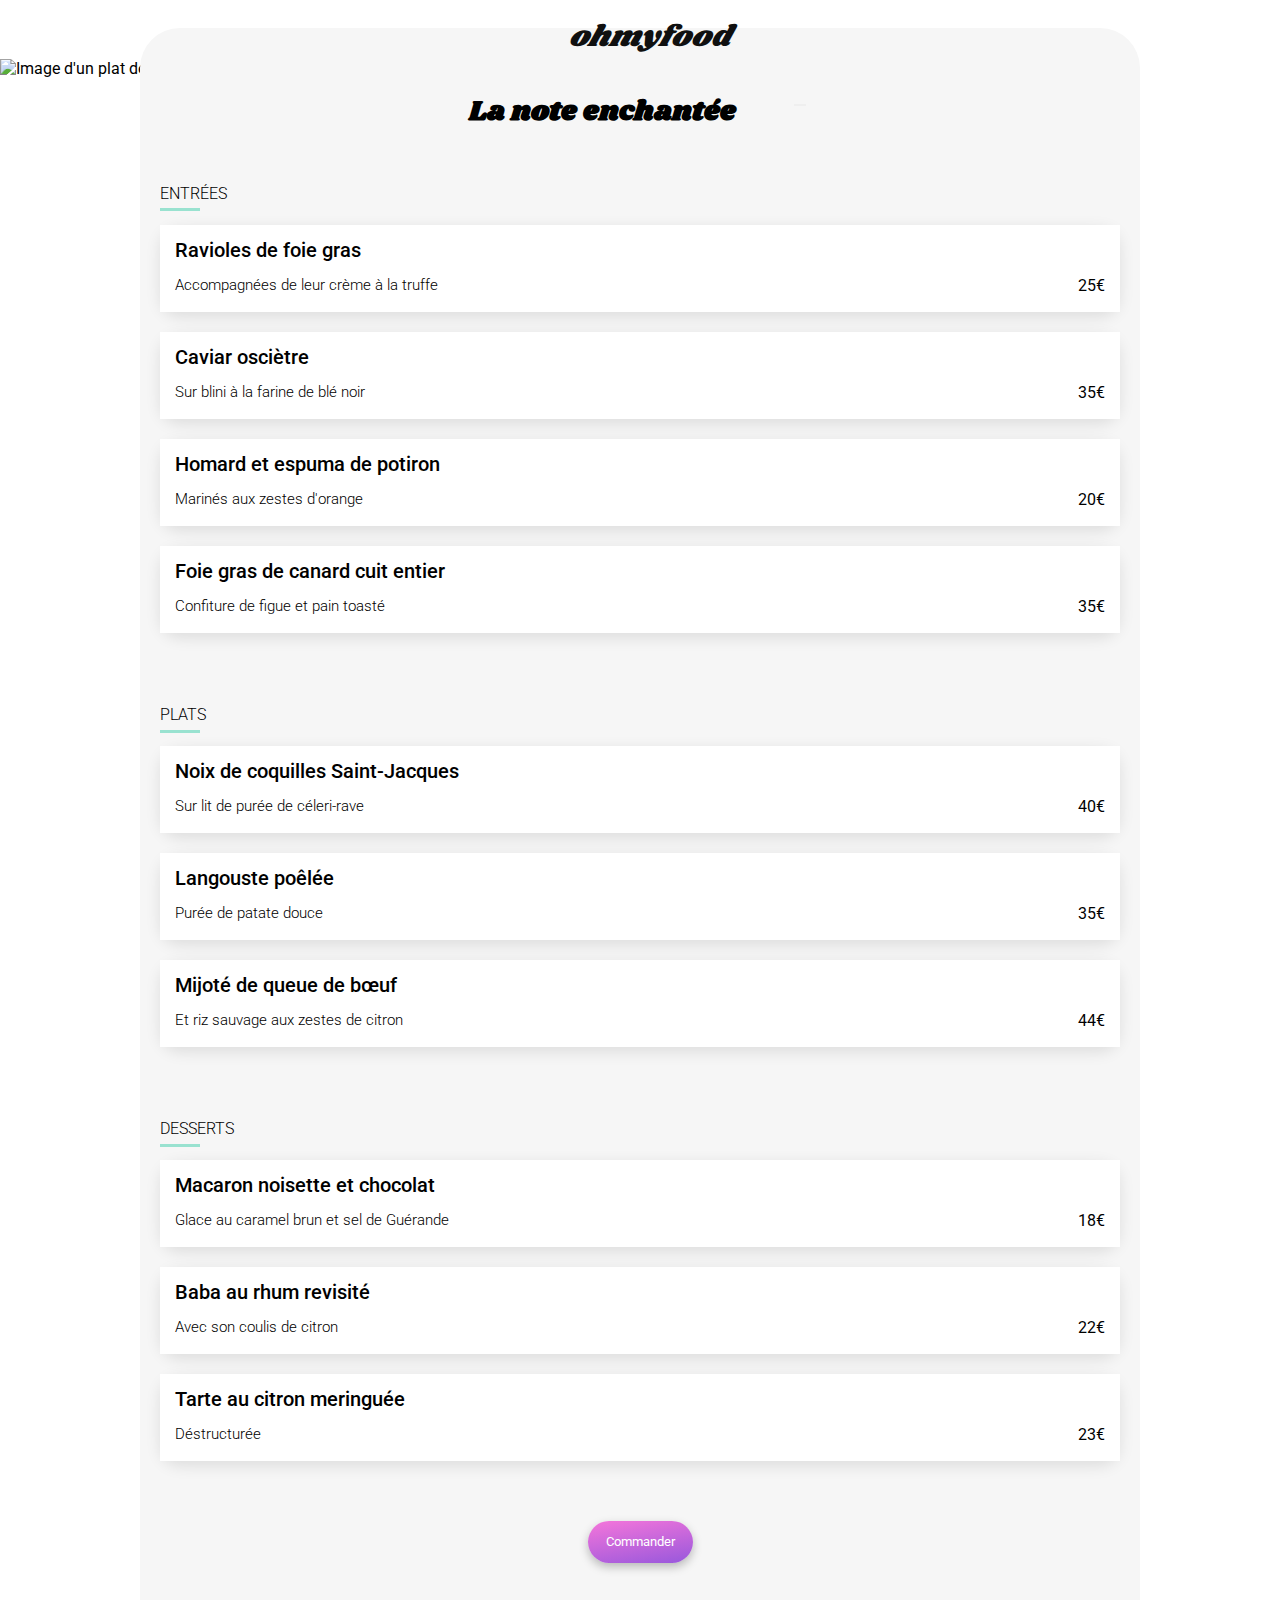
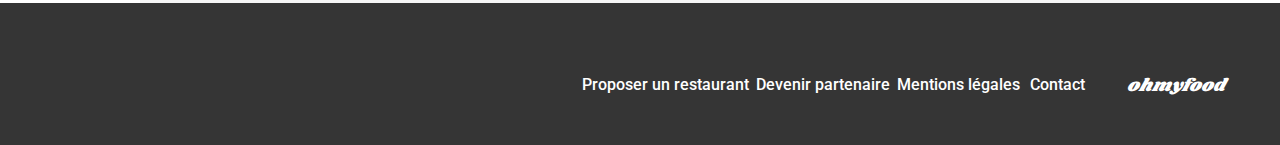
==== commit 3d3640b4: "Tentative d'animation du coeur et du check" ====
--- a/Restaurants/menuEnchantee.html
+++ b/Restaurants/menuEnchantee.html
@@ -5,11 +5,11 @@
         <meta charset="UTF-8">
         <meta name="viewport" content="width=device-width, initial-scale=1.0">
         <title>OhMyFood Menu La note enchantée</title>
-        <link rel="stylesheet" href="https://cdnjs.cloudflare.com/ajax/libs/font-awesome/6.2.1/css/all.min.css"
-        integrity="sha512-MV7K8+y+gLIBoVD59lQIYicR65iaqukzvf/nwasF0nqhPay5w/9lJmVM2hMDcnK1OnMGCdVK+iQrJ7lzPJQd1w=="
-        crossorigin="anonymous" referrerpolicy="no-referrer" >
         <link href="https://fonts.googleapis.com/css2?family=Roboto:wght@300;500;700&family=Shrikhand&display=swap" rel="stylesheet">
         <link rel="stylesheet" href="../styles/style.css"/>
+
+        <link rel="stylesheet" href="https://cdnjs.cloudflare.com/ajax/libs/font-awesome/6.6.0/css/all.min.css" integrity="sha512-Kc323vGBEqzTmouAECnVceyQqyqdsSiqLQISBL29aUW4U/M7pSPA/gEUZQqv1cwx4OnYxTxve5UMg5GT6L4JJg==" crossorigin="anonymous" referrerpolicy="no-referrer" />
+
     </head>
 
 <body>
@@ -20,17 +20,19 @@
             </a>
             <p class="header__logo">ohmyfood</p>
         </div>
-        <img class="main__image" src="../images/image2.png" alt="Image d'un plat de boulettes vu du dessus, une assiette vide et un verre rempli de champagne">
     </header>
-        
+    <div class="menuImage">
+        <img class="main__image" src="../images/image2A.jpg" alt="Image d'un plat de boulettes vu du dessus, une assiette vide et un verre rempli de champagne">
+    </div>
     <main class="main-container menus__main menus--radius">
         <div class="title__icone--styles">
             <h1 class="titleH1--styles">La note enchantée</h1>
             <button class="main__heart">
-                <img class="main__heart--styles" src="../images/heart.png" alt="like">
+                <i class="fa-regular fa-heart main__heart--style"></i>
+                <i class="fa-solid fa-heart main__heart--style coeurAnime"></i>
             </button>
         </div>
-        <section class="menus__sections--paddingBottom">
+        <section class="menus__sections--padding">
             <h2 class="menusH2--styles">ENTRÉES</h2>
                 <a href="">
                     <article class="menusCard--styles">
@@ -77,7 +79,7 @@
                     </article>
                 </a>
         </section>
-        <section class="menus__sections--paddingBottom">
+        <section class="menus__sections--padding">
             <h2 class="menusH2--styles">PLATS</h2>
                 <a href="">
                     <article class="menusCard--styles">
@@ -113,7 +115,7 @@
                     </article>
                 </a>
         </section>
-        <section class="menus__sections--paddingBottom">
+        <section class="menus__sections--padding">
             <h2 class="menusH2--styles">DESSERTS</h2>
                 <a href="">
                     <article class="menusCard--styles">
@@ -155,7 +157,7 @@
     </main>
 
     <footer class="footer">
-        <nav>
+        <nav class="footer--row">
             <p class="footer__logo">ohmyfood</p>
             <div class="footer__link">
                 <a href="#">
@@ -171,8 +173,9 @@
             </div>
             <div class="footer__link--column">
                 <a class="footer__link" href="#">Mentions légales</a>
-                <a class="footer__link" href="#">Contact</a>
+                <a class="footer__link" href="mailto:elog1998@gmail.com">Contact</a>
             </div>
+            <p class="footer__logo--right">ohmyfood</p>
         </nav>
     </footer>
 </body>--- a/styles/style.css
+++ b/styles/style.css
@@ -1,3 +1,8 @@
+a {
+  color: inherit;
+  text-decoration: none;
+}
+
 .btn {
   background: linear-gradient(350deg, #9356DC -5.2%, #FF79DA 110.74%);
   box-shadow: 0px 4px 10px rgba(0, 0, 0, 0.25);
@@ -5,9 +10,95 @@
   padding: 0 18px;
   color: white;
   border: none;
+  margin-top: 30px;
+  animation-name: btnHover;
+  animation-timing-function: ease-out;
+  animation-duration: 300ms;
+}
+.btn:hover {
+  background: linear-gradient(350deg, #a16be0 -5.2%, #ff93e1 110.74%);
+}
+@media (min-width: 767px) {
+  .btn {
+    margin-top: 20px;
+  }
 }
 .btn--styles {
   margin-bottom: 40px;
+}
+
+.footer {
+  color: #FFFFFF;
+  padding-bottom: 20px;
+  background-color: #353535;
+  padding-left: 25px;
+}
+.footer__link {
+  line-height: 18.75px;
+  font-size: 16px;
+  font-weight: 500;
+  padding-bottom: 7px;
+}
+.footer__link--column {
+  justify-content: center;
+  display: flex;
+  flex-direction: column;
+}
+@media (min-width: 1024px) {
+  .footer__link--column {
+    flex-direction: row;
+    gap: 10px;
+  }
+}
+@media (min-width: 1024px) {
+  .footer--row {
+    display: flex;
+    flex-direction: row;
+    align-items: center;
+    gap: 7px;
+    justify-content: flex-end;
+    padding: 50px 50px 0 300px;
+  }
+}
+
+.footer__logo {
+  font-family: Shrikhand;
+  font-size: 18px;
+  font-style: italic;
+  font-weight: 400;
+  line-height: 26.24px;
+  width: 137.58px;
+  height: 27px;
+  padding-top: 20px;
+  margin: 0;
+  text-align: left;
+  padding-bottom: 30px;
+}
+@media (min-width: 1024px) {
+  .footer__logo {
+    display: none;
+  }
+}
+@media (max-width: 1023px) {
+  .footer__logo--right {
+    display: none;
+  }
+}
+@media (min-width: 1024px) {
+  .footer__logo--right {
+    font-family: Shrikhand;
+    font-size: 18px;
+    font-style: italic;
+    font-weight: 400;
+    line-height: 26.24px;
+    width: 137.58px;
+    height: 27px;
+    padding-top: 20px;
+    margin: 0;
+    padding: 20px 0 52px 30px;
+    display: flex;
+    justify-content: center;
+  }
 }
 
 .header__logo {
@@ -24,58 +115,79 @@
 
 .main-container {
   text-align: center;
-  width: 100%;
-  min-width: 345px;
-  max-width: 767px;
+  line-height: 0;
   background-color: #f6f6f6;
 }
-
-.footer {
-  color: #FFFFFF;
-  padding-bottom: 20px;
-  background-color: #353535;
-  padding-left: 25px;
-}
-.footer__link {
-  line-height: 18.75px;
-  font-size: 16px;
-  font-weight: 500;
-  padding-bottom: 7px;
-}
-.footer__link--column {
-  justify-content: center;
-  display: flex;
-  flex-direction: column;
-}
-
-.footer__logo {
-  font-family: Shrikhand;
-  font-size: 18px;
-  font-style: italic;
-  font-weight: 400;
-  line-height: 26.24px;
-  text-align: left;
-  width: 137.58px;
-  height: 27px;
-  padding-top: 20px;
-  padding-bottom: 20px;
-  margin: 0;
+@media (min-width: 1024px) {
+  .main-container {
+    width: min(1500px, 100%);
+    margin-left: auto;
+    margin-right: auto;
+  }
 }
 
 .main__heart {
   border: none;
-  background: #f6f6f6;
-  margin-left: 10px;
-}
-.main__heart--styles {
-  width: 22px;
-  height: 21px;
+  margin: 0 20px;
+}
+.main__heart--style {
   text-align: end;
 }
 
-a {
-  color: inherit;
-  text-decoration: none;
+.coeurAnime {
+  font-weight: 500;
+  position: relative;
+  opacity: 0;
+  /*animation-name: heartAnimation;
+  animation-duration: 0ms;
+  animation-timing-function: ease-in-out;*/
+  /*transition-property: opacity, color;
+  transition-duration: 500ms;
+  transition-timing-function: ease-in-out;*/
+  /*&:not(:hover):not(:active) {
+          opacity: 0;
+      }
+      font-weight: 500;
+      animation-name: heartAnimation;
+      animation-duration: 0.5s;
+      animation-timing-function: ease-in-out;
+      animation-fill-mode: forwards;
+  }
+
+  @keyframes heartAnimation {
+      0% {
+        font-weight: medium;
+        opacity: 0.5;
+      }
+      50% {
+          font-weight: 700;
+          opacity: 0.75;
+      }
+      100% {
+        font-weight: bold;
+        opacity: 1;
+        color: transparent;
+        background-image: linear-gradient(193.33deg, $main-color -11.44%, $secondary-color 123.93%);
+      }
+    }*/
+}
+.coeurAnime:hover, .coeurAnime:active {
+  opacity: 1;
+  background-clip: text;
+  -webkit-background-clip: text;
+  font-weight: 900;
+  color: transparent;
+  background-image: linear-gradient(193.33deg, #9356DC -11.44%, #FF79DA 123.93%);
+}
+
+.fa-heart {
+  font-weight: 500;
+  font-size: 22px;
+  position: absolute;
+  transition-property: color, font-weight;
+  transition-duration: 500ms;
+  transition-timing-function: ease-in-out;
+  color: #101010;
 }
 
 .h1Home {
@@ -89,171 +201,22 @@
   height: 68px;
   margin: auto;
 }
-
-.header__p {
-  display: flex;
-  align-items: center;
-  justify-content: center;
-  color: #353535;
-  line-height: 18.75px;
-  background-color: #eaeaea;
-  flex-direction: row;
-  margin-top: 15px;
-  box-shadow: 0px 4px 4px 0px rgba(0, 0, 0, 0.2509803922);
-}
-
-.fa-location-dot {
-  padding: 0 15px;
-  color: #353535;
-}
-
-.olCenter {
-  display: grid;
-  grid-template-rows: 1fr 1fr 1fr;
-  padding: 0 20px;
-  margin-bottom: 60px;
-}
-
-.fonctionment__section--backgrounColor {
-  background-color: white;
-  padding-top: 35px;
-  padding-bottom: 40px;
-}
-
-.fa-list-ul {
-  color: #353535;
-}
-
-.fa-store {
-  color: #9356DC;
-}
-
-.li__content {
-  display: flex;
-  align-items: center;
-  background-color: #f6f6f6;
-  box-shadow: 0px 4px 15px 0px rgba(0, 0, 0, 0.1490196078);
-  border-radius: 20px;
-  height: 72.38px;
-  margin-top: 25px;
-}
-.li__content--styles {
-  line-height: 18.75px;
-  font-size: 16px;
-  font-weight: 500;
-}
-.li__content__circle {
-  border-radius: 25px;
-  height: 24px;
-  width: 24px;
-  background-color: #9356DC;
-  color: white;
-  font-weight: 500;
-  padding: 8px;
-  display: grid;
-  place-items: center;
-}
-
-.fa-mobile-screen-button,
-.fa-list-ul,
-.fa-store {
-  padding: 0 25px;
+@media (min-width: 767px) {
+  .h1Home {
+    width: 645px;
+    justify-content: center;
+    padding: 0;
+  }
 }
 
 .titleH2--styles {
   text-align: left;
-  margin-left: 20px;
-}
-
-.presentation {
-  background-color: #f6f6f6;
-  padding: 40px 0 57px 0;
-}
-.presentation__p {
-  color: #353535;
-  font-size: 18px;
-  font-weight: 300;
-  line-height: 21.09px;
-  text-align: center;
-  height: 46px;
-  padding-left: 8px;
-  padding-top: 20px;
-  margin: auto;
-}
-
-.restaurantCard {
-  box-shadow: 0px 4px 15px 0px rgba(0, 0, 0, 0.1019607843);
-  margin-bottom: 20px;
-}
-.restaurantCard__top {
-  position: relative;
-}
-.restaurantCard__image {
-  width: 100%;
-  height: 195px;
-  -o-object-fit: cover;
-     object-fit: cover;
-  border-radius: 20px 20px 0 0;
-}
-.restaurantCard__tag {
-  position: absolute;
-  top: 0;
-  right: 7px;
-  color: #008766;
-  background-color: #99E2D0;
-  padding: 5px 10px;
-  z-index: 1;
-  margin: 15px;
-}
-.restaurantCard__bottom {
-  text-align: left;
-  padding-left: 13px;
-}
-.restaurantCard__bottom--styles {
-  display: flex;
-  align-items: center;
-  justify-content: space-between;
-  font-size: 17px;
-  line-height: 20.5px;
-  text-align: left;
-}
-.restaurantCard__title {
-  font-weight: 700;
-  margin-bottom: 0;
-  padding-bottom: 10px;
-}
-.restaurantCard__place {
-  font-weight: 300;
-  margin: 0;
-}
-
-.restaurant__section--padding {
-  padding-top: 40px;
-  padding-bottom: 65px;
-}
-
-.fa-arrow-left {
-  margin: 20px 0 20px 20px;
-}
-
-.header__elements {
-  display: flex;
-  justify-content: space-between;
-}
-
-.menus__main {
-  padding-top: 270px;
-}
-
-.main__image {
-  width: 375px;
-  height: 275px;
-  position: absolute;
-  left: 0;
-}
-
-.menus--radius {
-  border-radius: 40px 40px 0px 0px;
+  padding-bottom: 40px;
+}
+@media (min-width: 767px) {
+  .titleH2--styles {
+    padding-left: 60px;
+  }
 }
 
 .titleH1--styles {
@@ -262,6 +225,7 @@
   font-size: 28px;
   padding-right: 17.5px;
   padding-top: 15px;
+  line-height: 40.82px;
 }
 
 .menusH2--styles {
@@ -277,8 +241,274 @@
 .title__icone--styles {
   display: flex;
   padding-left: 15px;
-  align-items: baseline;
+  align-items: center;
+  justify-content: center;
+  gap: 20px;
+}
+
+.fonctionment__section {
+  background-color: white;
+  padding: 35px 20px 40px 20px;
+}
+@media (min-width: 767px) {
+  .fonctionment__section {
+    padding-top: 50px;
+    padding-bottom: 0;
+  }
+}
+@media (min-width: 1024px) {
+  .fonctionment__section--ordi {
+    margin: auto;
+    width: min(1100px, 100%);
+  }
+}
+
+.fa-list-ul {
+  color: #353535;
+}
+
+.fa-store {
+  color: #9356DC;
+}
+
+.olCenter {
+  display: grid;
+  grid-template-rows: 1fr 1fr 1fr;
+  padding: 0;
+  margin-bottom: 60px;
+}
+@media (min-width: 767px) {
+  .olCenter {
+    grid-template-columns: repeat(3, 1fr);
+    margin-bottom: 0;
+    gap: 30px;
+    grid-template-rows: 1fr 1fr;
+    padding: 0 60px;
+  }
+}
+@media (min-width: 767px) and (min-width: 1024px) {
+  .olCenter {
+    gap: 25px;
+    width: min(1100px, 100%);
+  }
+}
+
+.li__content {
+  display: flex;
+  align-items: center;
+  background-color: #f6f6f6;
+  box-shadow: 0px 4px 15px 0px rgba(0, 0, 0, 0.1490196078);
+  border-radius: 20px;
+  height: 72.38px;
+  margin-top: 25px;
+}
+.li__content--styles {
+  line-height: 18.75px;
+  font-size: 16px;
+  font-weight: 500;
+}
+.li__content__circle {
+  border-radius: 20px;
+  height: 24px;
+  width: 24px;
+  background-color: #9356DC;
+  color: white;
+  font-weight: 500;
+  padding-top: 12px;
+}
+
+.fa-mobile-screen-button,
+.fa-list-ul,
+.fa-store {
+  padding: 0 25px;
+}
+@media (min-width: 767px) {
+  .fa-mobile-screen-button,
+  .fa-list-ul,
+  .fa-store {
+    padding: 15px;
+  }
+}
+
+.header__p {
+  display: flex;
+  align-items: center;
+  justify-content: center;
+  color: #353535;
+  line-height: 18.75px;
+  background-color: #eaeaea;
+  flex-direction: row;
+  margin-top: 15px;
+  box-shadow: 0px 4px 4px 0px rgba(0, 0, 0, 0.2509803922);
+}
+
+.fa-location-dot {
+  padding: 0 15px;
+  color: #353535;
+}
+
+.presentation__section {
+  background-color: #f6f6f6;
+  padding: 40px 0 57px 0;
+  margin: auto;
+}
+.presentation__section__p {
+  color: #353535;
+  font-size: 18px;
+  font-weight: 300;
+  padding-left: 8px;
+  line-height: 25px;
+  width: 315px;
+  margin: auto;
+  padding-top: 10px;
+}
+@media (min-width: 767px) {
+  .presentation__section__p {
+    padding: 0;
+    width: auto;
+  }
+}
+@media (min-width: 1024px) {
+  .presentation__section--backgroundColor {
+    background-color: #f6f6f6;
+  }
+}
+
+.restaurantCard {
+  box-shadow: 0px 4px 15px 0px rgba(0, 0, 0, 0.1019607843);
+  margin-bottom: 20px;
+  border-radius: 15px;
+}
+@media (min-width: 767px) {
+  .restaurantCard {
+    margin-bottom: 30px;
+  }
+}
+@media (min-width: 767px) and (min-width: 1024px) {
+  .restaurantCard {
+    width: 100%;
+  }
+}
+.restaurantCard__top {
+  position: relative;
+}
+.restaurantCard__image {
+  width: 100%;
+  height: 195px;
+  -o-object-fit: cover;
+     object-fit: cover;
+  border-radius: 15px 15px 0 0;
+}
+.restaurantCard__tag {
+  position: absolute;
+  top: 0;
+  right: 7px;
+  color: #008766;
+  background-color: #99E2D0;
+  padding: 15px;
+  z-index: 1;
+  margin: 15px;
+}
+.restaurantCard__bottom {
+  display: flex;
   justify-content: space-between;
+  align-items: center;
+  background: white;
+  padding-left: 13px;
+  border-radius: 15px;
+  padding-bottom: 15px;
+}
+.restaurantCard__bottom--styles {
+  display: flex;
+  align-items: center;
+  justify-content: space-between;
+  font-size: 17px;
+  line-height: 20.5px;
+  text-align: left;
+}
+.restaurantCard__title {
+  font-weight: 700;
+  margin-bottom: 0;
+  padding-bottom: 10px;
+}
+.restaurantCard__place {
+  font-weight: 300;
+  margin: 0;
+}
+@media (min-width: 767px) {
+  .restaurantCard--row {
+    display: grid;
+    grid-template-columns: minmax(0, 1fr) minmax(0, 1fr);
+    gap: 60px;
+    padding: 0 60px;
+  }
+}
+
+.restaurant__section--padding {
+  padding: 40px 20px 65px 20px;
+}
+@media (min-width: 767px) {
+  .restaurant__section--padding {
+    padding: 30px 0 0 0;
+  }
+}
+@media (min-width: 767px) and (min-width: 1024px) {
+  .restaurant__section--padding {
+    width: min(1100px, 100%);
+    margin: auto;
+    padding-top: 30px;
+  }
+}
+
+.fa-arrow-left {
+  margin: 20px 0 20px 20px;
+}
+
+.header__elements {
+  display: flex;
+  justify-content: space-between;
+}
+
+.menuImage {
+  margin-bottom: -50px;
+  z-index: -1;
+  position: relative;
+}
+
+.menus__main {
+  padding-top: 30px;
+  margin: 0 10px;
+}
+@media (min-width: 1024px) {
+  .menus__main {
+    width: min(1000px, 100%);
+    margin: auto;
+  }
+}
+
+.main__image {
+  width: 100%;
+  height: 275px;
+  -o-object-fit: cover;
+     object-fit: cover;
+  /*@media (min-width: 700px) {
+      display: none;
+  }*/
+}
+.main__image__ordi {
+  width: 100%;
+  height: 275px;
+  -o-object-fit: cover;
+     object-fit: cover;
+}
+@media (max-width: 699.9px) {
+  .main__image__ordi {
+    display: none;
+  }
+}
+
+.menus--radius {
+  border-radius: 40px 40px 0px 0px;
 }
 
 .menusCard--styles {
@@ -312,12 +542,38 @@
   text-align: left;
   padding-left: 15px;
   padding-top: 15px;
-}
-
-.menus__sections--paddingBottom {
-  padding-bottom: 20px;
+  background-color: #FFFFFF;
+}
+
+.menuCard__right {
+  display: none;
+  display: flex;
+  justify-content: space-between;
+  align-items: center;
+  border-radius: 0px 15px 15px 0px;
+}
+.menuCard__right:hover .fa-circle-check {
+  color: #FFFFFF;
+  background-color: #99E2D0;
+  margin: 25px 20px;
+  transform-origin: 0% 50%;
+}
+.menuCard__right .fa-circle-check {
+  display: flex;
+  align-items: end;
+  justify-content: center;
+  font-size: 20px;
+}
+
+.menus__sections--padding {
+  padding: 20px;
 }
 
 * {
   font-family: "Roboto";
+  box-sizing: border-box;
+}
+
+body {
+  margin: 0;
 }/*# sourceMappingURL=style.css.map */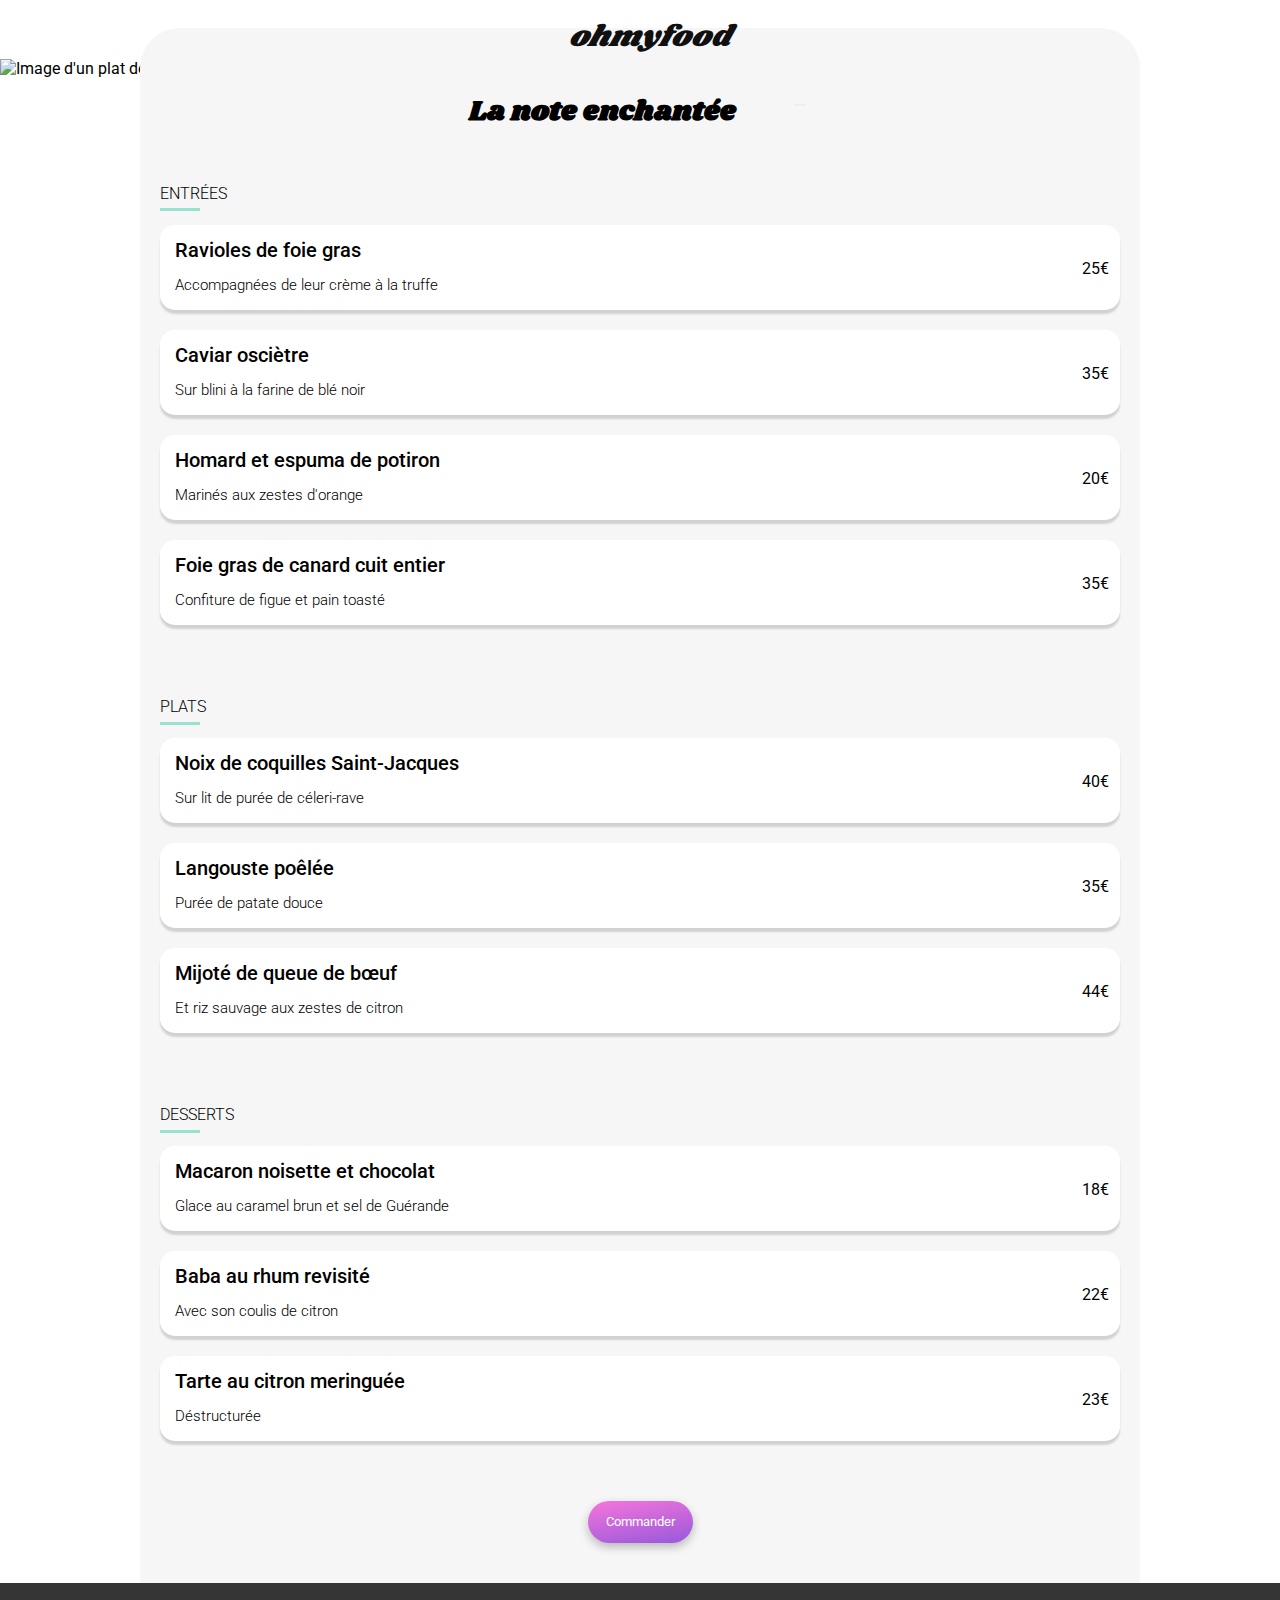
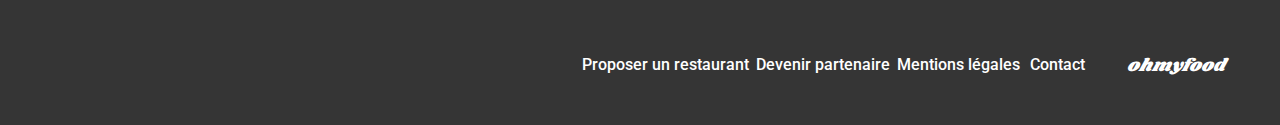
==== commit 3ea9bdf0: "Animation du délai des plats et tentative du loader" ====
--- a/Restaurants/menuEnchantee.html
+++ b/Restaurants/menuEnchantee.html
@@ -33,123 +33,153 @@
             </button>
         </div>
         <section class="menus__sections--padding">
-            <h2 class="menusH2--styles">ENTRÉES</h2>
-                <a href="">
-                    <article class="menusCard--styles">
-                        <div class="menusCard__content--styles">
-                            <h3 class="menusCard__h3--styles">Ravioles de foie gras</h3>
-                            <div class="menusCard__price--styles">
-                                <p class="menusCard__p--styles">Accompagnées de leur crème à la truffe</p>
-                                <p>25<span class="euro">€</span></p>
-                            </div>
-                        </div>
-                    </article>
-                </a>
-                <a href="">
-                    <article class="menusCard--styles">
-                        <div class="menusCard__content--styles">
-                            <h3 class="menusCard__h3--styles">Caviar osciètre</h3>
-                            <div class="menusCard__price--styles">
-                                <p class="menusCard__p--styles">Sur blini à la farine de blé noir</p>
-                                <p>35<span class="euro">€</span></p>
-                            </div>
-                        </div>
-                    </article>
-                </a>
-                <a href="">
-                    <article class="menusCard--styles">
-                        <div class="menusCard__content--styles">
-                            <h3 class="menusCard__h3--styles">Homard et espuma de potiron</h3>
-                            <div class="menusCard__price--styles">
-                                <p class="menusCard__p--styles">Marinés aux zestes d'orange</p>
-                                <p>20<span class="euro">€</span></p>
-                            </div>
-                        </div>
-                    </article>
-                </a>
-                <a href="">
-                    <article class="menusCard--styles">
-                        <div class="menusCard__content--styles">
-                            <h3 class="menusCard__h3--styles">Foie gras de canard cuit entier</h3>
-                            <div class="menusCard__price--styles">
-                                <p class="menusCard__p--styles">Confiture de figue et pain toasté</p>
-                                <p>35<span class="euro">€</span></p>
-                            </div>
-                        </div>
-                    </article>
-                </a>
+        <h2 class="menusH2--styles">ENTRÉES</h2>
+            <article class="menusCard--styles">
+                <div class="menusCard__content--styles" id="section__article1">
+                    <div class="menuCard__left">
+                        <h3 class="menusCard__h3--styles">Ravioles de foie gras</h3>
+                        <div class="menusCard__price--styles">
+                            <p class="menusCard__p--styles">Accompagnées de leur crème à la truffe</p>
+                        </div>
+                    </div>
+                    <p class="menuCard__right">25<span class="euro">€</span></p>
+                    <div class="menuCard__right--check">
+                        <i class="fas fa-circle-check"></i>
+                    </div>
+                </div>
+            </article>
+            <article class="menusCard--styles" id="section__article2">
+                <div class="menusCard__content--styles">
+                    <div class="menuCard__left">
+                        <h3 class="menusCard__h3--styles">Caviar osciètre</h3>
+                        <div class="menusCard__price--styles">
+                            <p class="menusCard__p--styles">Sur blini à la farine de blé noir</p>
+                        </div>
+                    </div>
+                    <p class="menuCard__right">35<span class="euro">€</span></p>
+                    <div class="menuCard__right--check">
+                        <i class="fas fa-circle-check"></i>
+                    </div>
+                </div>
+            </article>
+            <article class="menusCard--styles" id="section__article3">
+                <div class="menusCard__content--styles">
+                    <div class="menuCard__left">
+                        <h3 class="menusCard__h3--styles">Homard et espuma de potiron</h3>
+                        <div class="menusCard__price--styles">
+                            <p class="menusCard__p--styles">Marinés aux zestes d'orange</p>
+                        </div>
+                    </div>
+                    <p class="menuCard__right">20<span class="euro">€</span></p>
+                    <div class="menuCard__right--check">
+                        <i class="fas fa-circle-check"></i>
+                    </div>
+                </div>
+            </article>
+            <article class="menusCard--styles" id="section__article4">
+                <div class="menusCard__content--styles">
+                    <div class="menuCard__left">
+                        <h3 class="menusCard__h3--styles">Foie gras de canard cuit entier</h3>
+                        <div class="menusCard__price--styles">
+                            <p class="menusCard__p--styles">Confiture de figue et pain toasté</p>
+                        </div>
+                    </div>
+                    <p class="menuCard__right">35<span class="euro">€</span></p>
+                    <div class="menuCard__right--check">
+                        <i class="fas fa-circle-check"></i>
+                    </div>
+                </div>
+            </article>
         </section>
         <section class="menus__sections--padding">
-            <h2 class="menusH2--styles">PLATS</h2>
-                <a href="">
-                    <article class="menusCard--styles">
-                        <div class="menusCard__content--styles">
-                            <h3 class="menusCard__h3--styles">Noix de coquilles Saint-Jacques</h3>
-                            <div class="menusCard__price--styles">
-                                <p class="menusCard__p--styles">Sur lit de purée de céleri-rave</p>
-                                <p>40<span class="euro">€</span></p>
-                            </div>
-                        </div>
-                    </article>
-                </a>
-                <a href="">
-                    <article class="menusCard--styles">
-                        <div class="menusCard__content--styles">
-                            <h3 class="menusCard__h3--styles">Langouste poêlée</h3>
-                            <div class="menusCard__price--styles">
-                                <p class="menusCard__p--styles">Purée de patate douce</p>
-                                <p>35<span class="euro">€</span></p>
-                            </div>
-                        </div>
-                    </article>
-                </a>
-                <a href="">
-                    <article class="menusCard--styles">
-                        <div class="menusCard__content--styles">
-                            <h3 class="menusCard__h3--styles">Mijoté de queue de bœuf</h3>
-                            <div class="menusCard__price--styles">
-                                <p class="menusCard__p--styles">Et riz sauvage aux zestes de citron</p>
-                                <p>44<span class="euro">€</span></p>
-                            </div>
-                        </div>
-                    </article>
-                </a>
+        <h2 class="menusH2--styles">PLATS</h2>
+            <article class="menusCard--styles" id="section__article1">
+                <div class="menusCard__content--styles">
+                    <div class="menuCard__left">
+                    <h3 class="menusCard__h3--styles">Noix de coquilles Saint-Jacques</h3>
+                        <div class="menusCard__price--styles">
+                            <p class="menusCard__p--styles">Sur lit de purée de céleri-rave</p>
+                        </div>
+                    </div>
+                    <p class="menuCard__right">40<span class="euro">€</span></p>
+                    <div class="menuCard__right--check">
+                        <i class="fas fa-circle-check"></i>
+                    </div>
+                </div>
+            </article>
+            <article class="menusCard--styles" id="section__article2">
+                <div class="menusCard__content--styles">
+                    <div class="menuCard__left">
+                    <h3 class="menusCard__h3--styles">Langouste poêlée</h3>
+                    <div class="menusCard__price--styles">
+                        <p class="menusCard__p--styles">Purée de patate douce</p>
+                    </div>
+                </div>
+                <p class="menuCard__right">35<span class="euro">€</span></p>
+                <div class="menuCard__right--check">
+                        <i class="fas fa-circle-check"></i>
+                    </div>
+                </div>
+            </article>
+            <article class="menusCard--styles" id="section__article3">
+                <div class="menusCard__content--styles">
+                    <div class="menuCard__left">
+                    <h3 class="menusCard__h3--styles">Mijoté de queue de bœuf</h3>
+                        <div class="menusCard__price--styles">
+                            <p class="menusCard__p--styles">Et riz sauvage aux zestes de citron</p>
+                        </div>
+                    </div>
+                    <p class="menuCard__right">44<span class="euro">€</span></p>
+                    <div class="menuCard__right--check">
+                        <i class="fas fa-circle-check"></i>
+                    </div>
+                </div>
+            </article>
         </section>
         <section class="menus__sections--padding">
-            <h2 class="menusH2--styles">DESSERTS</h2>
-                <a href="">
-                    <article class="menusCard--styles">
-                        <div class="menusCard__content--styles">
-                            <h3 class="menusCard__h3--styles">Macaron noisette et chocolat</h3>
-                            <div class="menusCard__price--styles">
+        <h2 class="menusH2--styles">DESSERTS</h2>
+            <article class="menusCard--styles" id="section__article1">
+                <div class="menusCard__content--styles">
+                    <div class="menuCard__left">
+                    <h3 class="menusCard__h3--styles">Macaron noisette et chocolat</h3>
+                        <div class="menusCard__price--styles">
                             <p class="menusCard__p--styles">Glace au caramel brun et sel de Guérande</p>
-                            <p>18<span class="euro">€</span></p>
-                            </div>
-                        </div>
-                    </article>
-                </a>
-                <a href="">
-                    <article class="menusCard--styles">
-                        <div class="menusCard__content--styles">
-                            <h3 class="menusCard__h3--styles">Baba au rhum revisité</h3>
-                            <div class="menusCard__price--styles">
-                                <p class="menusCard__p--styles">Avec son coulis de citron</p>
-                                <p>22<span class="euro">€</span></p>
-                            </div>
-                        </div>
-                    </article>
-                </a>
-                <a href="">
-                    <article class="menusCard--styles">
-                        <div class="menusCard__content--styles">
-                            <h3 class="menusCard__h3--styles">Tarte au citron meringuée</h3>
-                            <div class="menusCard__price--styles">
-                                <p class="menusCard__p--styles">Déstructurée</p>
-                                <p>23<span class="euro">€</span></p>
-                            </div>
-                        </div>
-                    </article>
-                </a>
+                        </div>
+                    </div>
+                    <p class="menuCard__right">18<span class="euro">€</span></p>
+                    <div class="menuCard__right--check">
+                        <i class="fas fa-circle-check"></i>
+                    </div>
+                </div>
+            </article>
+            <article class="menusCard--styles" id="section__article2">
+                <div class="menusCard__content--styles">
+                    <div class="menuCard__left">
+                    <h3 class="menusCard__h3--styles">Baba au rhum revisité</h3>
+                        <div class="menusCard__price--styles">
+                            <p class="menusCard__p--styles">Avec son coulis de citron</p>
+                        </div>
+                    </div>
+                    <p class="menuCard__right">22<span class="euro">€</span></p>
+                    <div class="menuCard__right--check">
+                        <i class="fas fa-circle-check"></i>
+                    </div>
+                </div>
+            </article>
+            <article class="menusCard--styles" id="section__article3">
+                <div class="menusCard__content--styles">
+                    <div class="menuCard__left">
+                    <h3 class="menusCard__h3--styles">Tarte au citron meringuée</h3>
+                        <div class="menusCard__price--styles">
+                            <p class="menusCard__p--styles">Déstructurée</p>
+                        </div>
+                    </div>
+                    <p class="menuCard__right">23<span class="euro">€</span></p>
+                    <div class="menuCard__right--check">
+                        <i class="fas fa-circle-check"></i>
+                    </div>
+                </div>
+            </article>
         </section>
         <button class="btn btn--styles">
             <p>Commander</p>
--- a/styles/style.css
+++ b/styles/style.css
@@ -120,7 +120,7 @@
 }
 @media (min-width: 1024px) {
   .main-container {
-    width: min(1500px, 100%);
+    width: min(2000px, 100%);
     margin-left: auto;
     margin-right: auto;
   }
@@ -315,6 +315,8 @@
   color: white;
   font-weight: 500;
   padding-top: 12px;
+  position: relative;
+  left: -15px;
 }
 
 .fa-mobile-screen-button,
@@ -330,16 +332,25 @@
   }
 }
 
-.header__p {
+input {
+  background-color: #eaeaea;
+  border: none;
+  -webkit-appearance: none;
+     -moz-appearance: none;
+          appearance: none;
+}
+
+.header__text {
   display: flex;
   align-items: center;
   justify-content: center;
   color: #353535;
   line-height: 18.75px;
-  background-color: #eaeaea;
   flex-direction: row;
   margin-top: 15px;
+  background-color: #eaeaea;
   box-shadow: 0px 4px 4px 0px rgba(0, 0, 0, 0.2509803922);
+  height: 50px;
 }
 
 .fa-location-dot {
@@ -347,6 +358,42 @@
   color: #353535;
 }
 
+.loader {
+  height: 100%;
+  width: 100%;
+  display: flex;
+  align-items: center;
+  justify-content: center;
+  position: absolute;
+  z-index: 1;
+  background-color: black;
+}
+
+.letter {
+  color: #9356DC;
+  font-size: 100px;
+  letter-spacing: 30px;
+  animation-name: loader;
+  animation-duration: 3s;
+  animation-delay: 0s;
+  animation-timing-function: linear;
+}
+
+@keyframes loader {
+  0% {
+    color: #9356DC;
+    text-shadow: 0 0 10px #9356DC;
+  }
+  90% {
+    color: #FF79DA;
+    text-shadow: none;
+  }
+  100% {
+    color: #9356DC;
+    text-shadow: 0 0 10px #9356DC;
+    opacity: 0;
+  }
+}
 .presentation__section {
   background-color: #f6f6f6;
   padding: 40px 0 57px 0;
@@ -512,57 +559,106 @@
 }
 
 .menusCard--styles {
-  box-shadow: 0px 4.01px 15.04px 0px rgba(0, 0, 0, 0.1019607843);
+  display: grid;
+  width: 100%;
+  max-width: 1440px;
+  margin-left: auto;
+  margin-right: auto;
   background-color: #FFFFFF;
   margin-bottom: 20px;
-  border-radius: 20px;
-}
-
+  border-radius: 15px;
+}
+
+#section__article1 {
+  animation: delai 1s ease-in-out;
+}
+
+#section__article2 {
+  animation: delai 2s ease-in-out;
+}
+
+#section__article3 {
+  animation: delai 3s ease-in-out;
+}
+
+#section__article4 {
+  animation: delai 4s ease-in-out;
+}
+
+@keyframes delai {
+  0% {
+    opacity: 0;
+    transform: translateY(33%);
+  }
+  100% {
+    opacity: 1;
+    transform: translateY(0);
+  }
+}
 .menusCard__h3--styles {
   font-size: 20px;
   font-weight: 500;
   margin: 0;
+  text-align: left;
 }
 
 .menusCard__p--styles {
   font-size: 15px;
   font-weight: 300;
+  width: 100%;
+  margin-bottom: 0;
+  white-space: nowrap;
+  overflow: hidden;
+  text-overflow: ellipsis;
+  text-align: left;
+}
+
+.menusCard__price--styles {
   display: flex;
   justify-content: space-between;
 }
 
-.menusCard__price--styles {
-  display: flex;
-  justify-content: space-between;
-  padding-right: 15px;
-}
-
 .menusCard__content--styles {
+  max-width: 100%;
   line-height: 20px;
-  text-align: left;
+  border-radius: 15px;
+  box-shadow: 0 4px 2px rgba(0, 0, 0, 0.15);
+  background-color: #FFFFFF;
+  display: grid;
+  grid-template-columns: minmax(0, 1fr) 50px 0;
+  align-items: end;
+  transition: all 0.5s ease-in-out;
+}
+.menusCard__content--styles .menuCard__left {
+  padding-top: 15px;
+  padding-bottom: 15px;
   padding-left: 15px;
-  padding-top: 15px;
-  background-color: #FFFFFF;
-}
-
-.menuCard__right {
-  display: none;
-  display: flex;
-  justify-content: space-between;
-  align-items: center;
-  border-radius: 0px 15px 15px 0px;
-}
-.menuCard__right:hover .fa-circle-check {
-  color: #FFFFFF;
+  width: 100%;
+}
+.menusCard__content--styles .menuCard__right {
+  padding-bottom: 15px;
+}
+.menusCard__content--styles:hover {
+  grid-template-columns: minmax(0, 1fr) 50px 100px;
+}
+
+.menuCard__right--check {
+  display: flex;
+  align-items: center;
+  justify-content: center;
+  overflow: hidden;
   background-color: #99E2D0;
-  margin: 25px 20px;
-  transform-origin: 0% 50%;
-}
-.menuCard__right .fa-circle-check {
-  display: flex;
-  align-items: end;
+  height: 100%;
+  border-radius: 0 15px 15px 0;
+}
+
+.fa-circle-check {
+  display: flex;
+  align-items: flex-end;
   justify-content: center;
   font-size: 20px;
+  color: #FFFFFF;
+  margin: 25px 20px;
 }
 
 .menus__sections--padding {
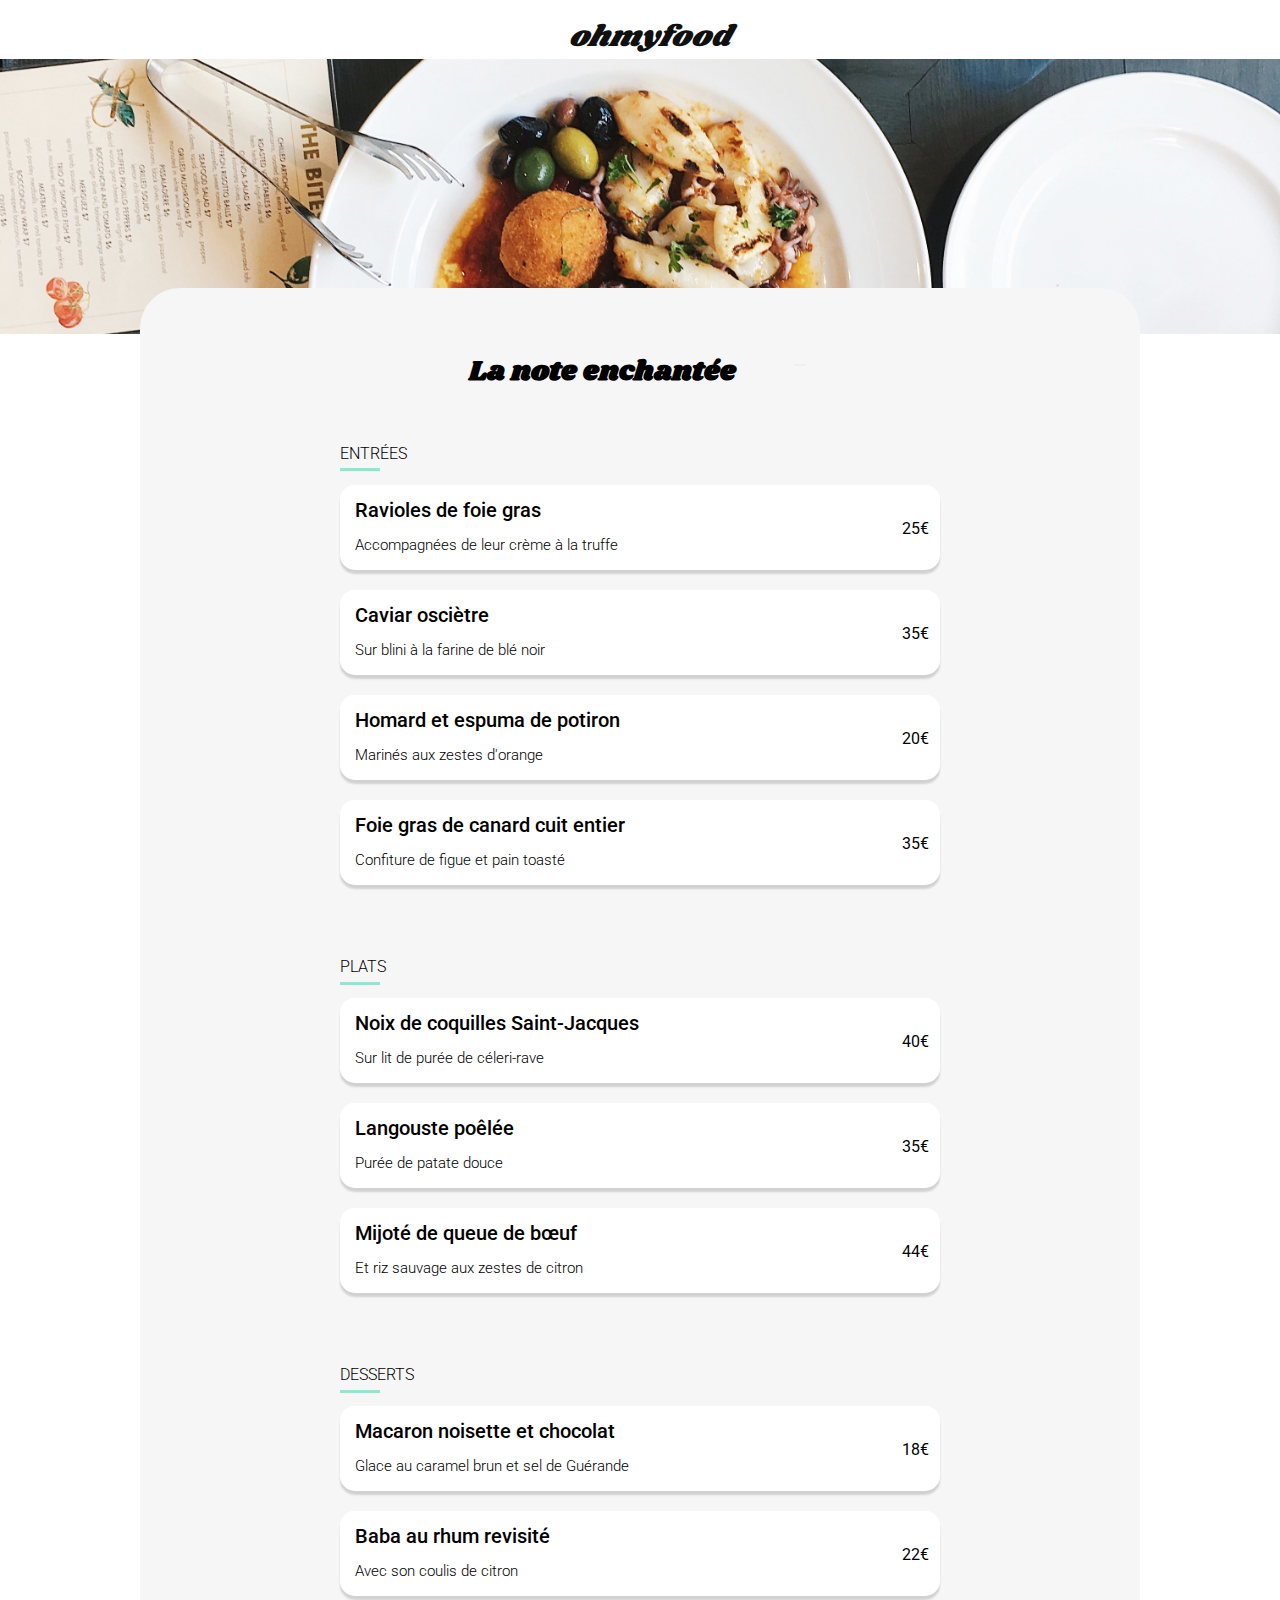
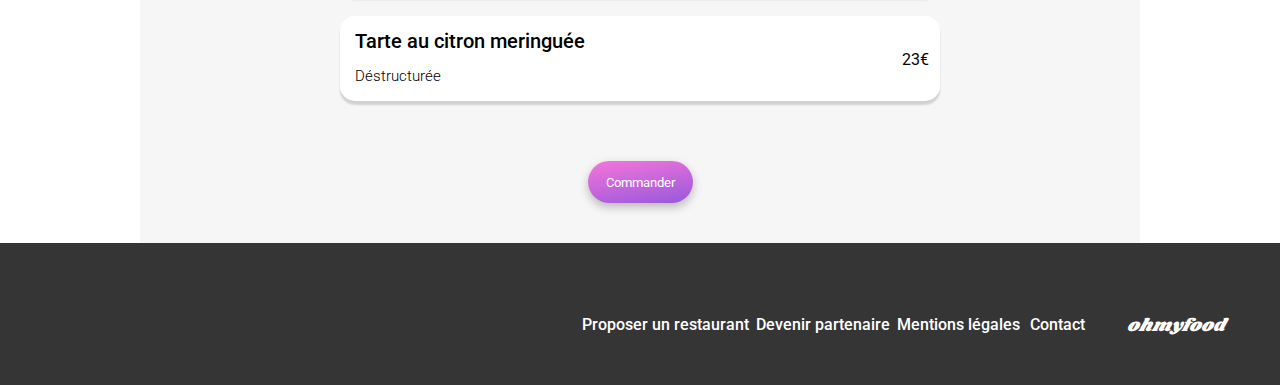
==== commit 9cce5a87: "Nouvel arrangement des fichiers dans les dossiers, correction du padding des pages menus et du SCSS " ====
--- a/Restaurants/menuEnchantee.html
+++ b/Restaurants/menuEnchantee.html
@@ -6,7 +6,7 @@
         <meta name="viewport" content="width=device-width, initial-scale=1.0">
         <title>OhMyFood Menu La note enchantée</title>
         <link href="https://fonts.googleapis.com/css2?family=Roboto:wght@300;500;700&family=Shrikhand&display=swap" rel="stylesheet">
-        <link rel="stylesheet" href="../styles/style.css"/>
+        <link rel="stylesheet" href="../css/style.css"/>
 
         <link rel="stylesheet" href="https://cdnjs.cloudflare.com/ajax/libs/font-awesome/6.6.0/css/all.min.css" integrity="sha512-Kc323vGBEqzTmouAECnVceyQqyqdsSiqLQISBL29aUW4U/M7pSPA/gEUZQqv1cwx4OnYxTxve5UMg5GT6L4JJg==" crossorigin="anonymous" referrerpolicy="no-referrer" />
 
@@ -22,7 +22,7 @@
         </div>
     </header>
     <div class="menuImage">
-        <img class="main__image" src="../images/image2A.jpg" alt="Image d'un plat de boulettes vu du dessus, une assiette vide et un verre rempli de champagne">
+        <img class="main__image" src="../assets/images/image2A.jpg" alt="Image d'un plat de boulettes vu du dessus, une assiette vide et un verre rempli de champagne">
     </div>
     <main class="main-container menus__main menus--radius">
         <div class="title__icone--styles">
--- a/css/style.css
+++ b/css/style.css
@@ -0,0 +1,667 @@
+a {
+  color: inherit;
+  text-decoration: none;
+}
+
+.btn {
+  background: linear-gradient(350deg, #9356DC -5.2%, #FF79DA 110.74%);
+  box-shadow: 0px 4px 10px rgba(0, 0, 0, 0.25);
+  border-radius: 25px;
+  padding: 8px 18px;
+  display: inline-flex;
+  align-items: center;
+  height: 42px;
+  color: white;
+  border: none;
+  margin-top: 30px;
+  cursor: pointer;
+}
+.btn:hover {
+  background: linear-gradient(350deg, #a16be0 -5.2%, #ff93e1 110.74%);
+}
+@media (min-width: 767px) {
+  .btn {
+    margin-top: 20px;
+  }
+}
+.btn--styles {
+  margin-bottom: 40px;
+}
+
+.footer {
+  color: #FFFFFF;
+  padding-bottom: 20px;
+  background-color: #353535;
+  padding-left: 25px;
+}
+.footer__link {
+  line-height: 18.75px;
+  font-size: 16px;
+  font-weight: 500;
+  padding-bottom: 7px;
+}
+.footer__link--column {
+  justify-content: center;
+  display: flex;
+  flex-direction: column;
+}
+@media (min-width: 1024px) {
+  .footer__link--column {
+    flex-direction: row;
+    gap: 10px;
+  }
+}
+@media (min-width: 1024px) {
+  .footer--row {
+    display: flex;
+    flex-direction: row;
+    align-items: center;
+    gap: 7px;
+    justify-content: flex-end;
+    padding: 50px 50px 0 300px;
+  }
+}
+
+.footer__logo {
+  font-family: Shrikhand;
+  font-size: 18px;
+  font-style: italic;
+  font-weight: 400;
+  line-height: 26.24px;
+  width: 137.58px;
+  height: 27px;
+  padding-top: 20px;
+  margin: 0;
+  text-align: left;
+  padding-bottom: 30px;
+}
+@media (min-width: 1024px) {
+  .footer__logo {
+    display: none;
+  }
+}
+@media (max-width: 1023px) {
+  .footer__logo--right {
+    display: none;
+  }
+}
+@media (min-width: 1024px) {
+  .footer__logo--right {
+    font-family: Shrikhand;
+    font-size: 18px;
+    font-style: italic;
+    font-weight: 400;
+    line-height: 26.24px;
+    width: 137.58px;
+    height: 27px;
+    padding-top: 20px;
+    margin: 0;
+    padding: 20px 0 52px 30px;
+    display: flex;
+    justify-content: center;
+  }
+}
+
+.header__logo {
+  margin: auto;
+  margin-top: 15px;
+  width: 162px;
+  font-family: Shrikhand;
+  font-size: 30px;
+  font-style: italic;
+  height: 44px;
+  color: #101010;
+  padding-bottom: 10px;
+}
+
+.main-container {
+  text-align: center;
+  line-height: 0;
+  background-color: #f6f6f6;
+}
+@media (min-width: 1024px) {
+  .main-container {
+    width: min(2000px, 100%);
+    margin-left: auto;
+    margin-right: auto;
+  }
+}
+
+.main__heart {
+  border: none;
+  margin: 0 20px;
+}
+.main__heart--style {
+  text-align: end;
+}
+.main__heart--paddingHome {
+  padding: 23px 25px 33px 0;
+}
+
+.coeurAnime {
+  font-weight: 500;
+  position: relative;
+  opacity: 0;
+}
+.coeurAnime:hover, .coeurAnime:active {
+  opacity: 1;
+  background-clip: text;
+  -webkit-background-clip: text;
+  font-weight: 900;
+  color: transparent;
+  background-image: linear-gradient(193.33deg, #9356DC -11.44%, #FF79DA 123.93%);
+}
+
+.fa-heart {
+  font-weight: 500;
+  font-size: 22px;
+  position: absolute;
+  transition-property: color, font-weight;
+  transition-duration: 500ms;
+  transition-timing-function: ease-in-out;
+  color: #101010;
+}
+
+.h1Home {
+  font-size: 28px;
+  display: flex;
+  align-items: center;
+  padding-right: 15px;
+  font-weight: 700;
+  line-height: 28px;
+  width: 275px;
+  height: 68px;
+  margin: auto;
+}
+@media (min-width: 767px) {
+  .h1Home {
+    width: 645px;
+    justify-content: center;
+    padding: 0;
+  }
+}
+
+.titleH2--styles {
+  text-align: left;
+  padding-bottom: 40px;
+}
+@media (min-width: 767px) {
+  .titleH2--styles {
+    padding-left: 60px;
+  }
+}
+
+.titleH1--styles {
+  font-family: Shrikhand;
+  text-align: left;
+  font-size: 28px;
+  padding-right: 17.5px;
+  padding-top: 15px;
+  line-height: 40.82px;
+}
+
+.menusH2--styles {
+  font-size: 16px;
+  font-weight: 300;
+  line-height: 18.75px;
+  text-align: left;
+  border-bottom: 3px solid #99E2D0;
+  width: 40px;
+  padding-bottom: 5px;
+}
+
+.title__icone--styles {
+  display: flex;
+  padding-left: 15px;
+  align-items: center;
+  justify-content: center;
+  gap: 20px;
+}
+
+.fonctionment__section {
+  background-color: white;
+  padding: 35px 20px 40px 20px;
+}
+@media (min-width: 767px) {
+  .fonctionment__section {
+    padding-top: 50px;
+    padding-bottom: 0;
+  }
+}
+@media (min-width: 1024px) {
+  .fonctionment__section--ordi {
+    margin: auto;
+    width: min(1100px, 100%);
+  }
+}
+
+.fa-list-ul {
+  color: #353535;
+}
+
+.fa-store {
+  color: #9356DC;
+}
+
+.olCenter {
+  display: grid;
+  grid-template-rows: 1fr 1fr 1fr;
+  padding: 0;
+  margin-bottom: 60px;
+}
+@media (min-width: 767px) {
+  .olCenter {
+    grid-template-columns: repeat(3, 1fr);
+    margin-bottom: 0;
+    gap: 30px;
+    grid-template-rows: 1fr 1fr;
+    padding: 0 60px;
+  }
+}
+@media (min-width: 767px) and (min-width: 1024px) {
+  .olCenter {
+    gap: 25px;
+    width: min(1100px, 100%);
+  }
+}
+
+.li__content {
+  display: flex;
+  align-items: center;
+  background-color: #f6f6f6;
+  box-shadow: 0px 4px 15px 0px rgba(0, 0, 0, 0.1490196078);
+  border-radius: 20px;
+  height: 72.38px;
+  margin-top: 25px;
+}
+.li__content--styles {
+  line-height: 18.75px;
+  font-size: 16px;
+  font-weight: 500;
+}
+.li__content__circle {
+  border-radius: 20px;
+  height: 24px;
+  width: 24px;
+  background-color: #9356DC;
+  color: white;
+  font-weight: 500;
+  padding-top: 12px;
+  position: relative;
+  left: -15px;
+}
+
+.fa-mobile-screen-button,
+.fa-list-ul,
+.fa-store {
+  padding: 0 25px;
+}
+@media (min-width: 767px) {
+  .fa-mobile-screen-button,
+  .fa-list-ul,
+  .fa-store {
+    padding: 15px;
+  }
+}
+
+input {
+  background-color: #eaeaea;
+  border: none;
+  -webkit-appearance: none;
+     -moz-appearance: none;
+          appearance: none;
+}
+
+.header__text {
+  display: flex;
+  align-items: center;
+  justify-content: center;
+  color: #353535;
+  line-height: 18.75px;
+  flex-direction: row;
+  margin-top: 15px;
+  background-color: #eaeaea;
+  box-shadow: 0px 4px 4px 0px rgba(0, 0, 0, 0.2509803922);
+  height: 50px;
+}
+
+.fa-location-dot {
+  padding: 0 15px;
+  color: #353535;
+}
+
+.loader {
+  height: 100%;
+  width: 100%;
+  display: flex;
+  align-items: center;
+  justify-content: center;
+  position: fixed;
+  top: 0;
+  left: 0;
+  z-index: 2;
+  background-color: rgb(137, 200, 250);
+  color: #9356DC;
+  animation-name: loader;
+  animation-delay: 1.5s;
+  animation-duration: 1.5s;
+  animation-timing-function: linear;
+  animation-fill-mode: both;
+  pointer-events: none;
+}
+
+.letter {
+  font-size: 40px;
+  letter-spacing: 10px;
+  border-bottom: 4px solid #99E2D0;
+  background-color: rgb(137, 200, 250);
+}
+@media (min-width: 767px) {
+  .letter {
+    font-size: 80px;
+    letter-spacing: 20px;
+  }
+}
+
+@keyframes loader {
+  0% {
+    color: #9356DC;
+    text-shadow: 0 0 10px #9356DC;
+  }
+  35% {
+    color: #FF79DA;
+  }
+  50% {
+    color: #99E2D0;
+    text-shadow: none;
+  }
+  100% {
+    color: #99E2D0;
+    text-shadow: 0 0 10px #9356DC;
+    opacity: 0;
+  }
+}
+.presentation__section {
+  background-color: #f6f6f6;
+  padding: 40px 0 57px 0;
+  margin: auto;
+}
+.presentation__section__p {
+  color: #353535;
+  font-size: 18px;
+  font-weight: 300;
+  padding-left: 8px;
+  line-height: 25px;
+  width: 315px;
+  margin: auto;
+  padding-top: 10px;
+}
+@media (min-width: 767px) {
+  .presentation__section__p {
+    padding: 0;
+    width: auto;
+  }
+}
+@media (min-width: 1024px) {
+  .presentation__section--backgroundColor {
+    background-color: #f6f6f6;
+  }
+}
+
+.restaurantCard {
+  box-shadow: 0px 4px 15px 0px rgba(0, 0, 0, 0.1019607843);
+  margin-bottom: 20px;
+  border-radius: 15px;
+}
+@media (min-width: 767px) {
+  .restaurantCard {
+    margin-bottom: 30px;
+  }
+}
+@media (min-width: 767px) and (min-width: 1024px) {
+  .restaurantCard {
+    width: 100%;
+  }
+}
+.restaurantCard__top {
+  position: relative;
+}
+.restaurantCard__image {
+  width: 100%;
+  height: 195px;
+  -o-object-fit: cover;
+     object-fit: cover;
+  border-radius: 15px 15px 0 0;
+}
+.restaurantCard__tag {
+  position: absolute;
+  top: 0;
+  right: 7px;
+  color: #008766;
+  background-color: #99E2D0;
+  padding: 15px;
+  z-index: 1;
+  margin: 15px;
+}
+.restaurantCard__bottom {
+  display: flex;
+  justify-content: space-between;
+  align-items: center;
+  background: white;
+  padding-left: 13px;
+  border-radius: 15px;
+  padding-bottom: 15px;
+}
+.restaurantCard__bottom--styles {
+  display: flex;
+  align-items: center;
+  justify-content: space-between;
+  font-size: 17px;
+  line-height: 20.5px;
+  text-align: left;
+}
+.restaurantCard__title {
+  font-weight: 700;
+  margin-bottom: 0;
+  padding-bottom: 10px;
+}
+.restaurantCard__place {
+  font-weight: 300;
+  margin: 0;
+}
+@media (min-width: 767px) {
+  .restaurantCard--row {
+    display: grid;
+    grid-template-columns: minmax(0, 1fr) minmax(0, 1fr);
+    gap: 60px;
+    padding: 0 60px;
+  }
+}
+
+.restaurant__section--padding {
+  padding: 40px 20px 65px 20px;
+}
+@media (min-width: 767px) {
+  .restaurant__section--padding {
+    padding: 30px 0 0 0;
+  }
+}
+@media (min-width: 767px) and (min-width: 1024px) {
+  .restaurant__section--padding {
+    width: min(1100px, 100%);
+    margin: auto;
+    padding-top: 30px;
+  }
+}
+
+.fa-arrow-left {
+  margin: 20px 0 20px 20px;
+}
+
+.header__elements {
+  display: flex;
+  justify-content: space-between;
+}
+
+.menuImage {
+  margin-bottom: -50px;
+  z-index: -1;
+  position: relative;
+}
+
+.menus__main {
+  padding-top: 30px;
+  margin: 0 10px;
+}
+@media (min-width: 1024px) {
+  .menus__main {
+    width: min(1000px, 100%);
+    margin: auto;
+  }
+}
+
+.main__image {
+  width: 100%;
+  height: 275px;
+  -o-object-fit: cover;
+     object-fit: cover;
+  /*@media (min-width: 700px) {
+      display: none;
+  }*/
+}
+.main__image__ordi {
+  width: 100%;
+  height: 275px;
+  -o-object-fit: cover;
+     object-fit: cover;
+}
+@media (max-width: 699.9px) {
+  .main__image__ordi {
+    display: none;
+  }
+}
+
+.menus--radius {
+  border-radius: 40px 40px 0px 0px;
+}
+
+.menusCard--styles {
+  display: grid;
+  width: 100%;
+  max-width: 1440px;
+  margin-left: auto;
+  margin-right: auto;
+  background-color: #FFFFFF;
+  margin-bottom: 20px;
+  border-radius: 15px;
+}
+
+#section__article1 {
+  animation: delai 1s ease-in-out;
+}
+
+#section__article2 {
+  animation: delai 2s ease-in-out;
+}
+
+#section__article3 {
+  animation: delai 3s ease-in-out;
+}
+
+#section__article4 {
+  animation: delai 4s ease-in-out;
+}
+
+@keyframes delai {
+  0% {
+    opacity: 0;
+    transform: translateY(33%);
+  }
+  100% {
+    opacity: 1;
+    transform: translateY(0);
+  }
+}
+.menusCard__h3--styles {
+  font-size: 20px;
+  font-weight: 500;
+  margin: 0;
+  text-align: left;
+}
+
+.menusCard__p--styles {
+  font-size: 15px;
+  font-weight: 300;
+  width: 100%;
+  margin-bottom: 0;
+  white-space: nowrap;
+  overflow: hidden;
+  text-overflow: ellipsis;
+  text-align: left;
+}
+
+.menusCard__price--styles {
+  display: flex;
+  justify-content: space-between;
+}
+
+.menusCard__content--styles {
+  max-width: 100%;
+  line-height: 20px;
+  border-radius: 15px;
+  box-shadow: 0 4px 2px rgba(0, 0, 0, 0.15);
+  background-color: #FFFFFF;
+  display: grid;
+  grid-template-columns: minmax(0, 1fr) 50px 0;
+  align-items: end;
+  transition: all 0.5s ease-in-out;
+}
+.menusCard__content--styles .menuCard__left {
+  padding-top: 15px;
+  padding-bottom: 15px;
+  padding-left: 15px;
+  width: 100%;
+}
+.menusCard__content--styles .menuCard__right {
+  padding-bottom: 15px;
+}
+.menusCard__content--styles:hover {
+  grid-template-columns: minmax(0, 1fr) 50px 100px;
+}
+
+.menuCard__right--check {
+  display: flex;
+  align-items: center;
+  justify-content: center;
+  overflow: hidden;
+  background-color: #99E2D0;
+  height: 100%;
+  border-radius: 0 15px 15px 0;
+}
+
+.fa-circle-check {
+  display: flex;
+  align-items: flex-end;
+  justify-content: center;
+  font-size: 20px;
+  color: #FFFFFF;
+  margin: 25px 20px;
+}
+
+.menus__sections--padding {
+  padding: 40px 15px;
+}
+@media (min-width: 767px) {
+  .menus__sections--padding {
+    padding: 20px 200px;
+  }
+}
+
+* {
+  font-family: "Roboto";
+  box-sizing: border-box;
+}
+
+body {
+  margin: 0;
+}/*# sourceMappingURL=style.css.map */